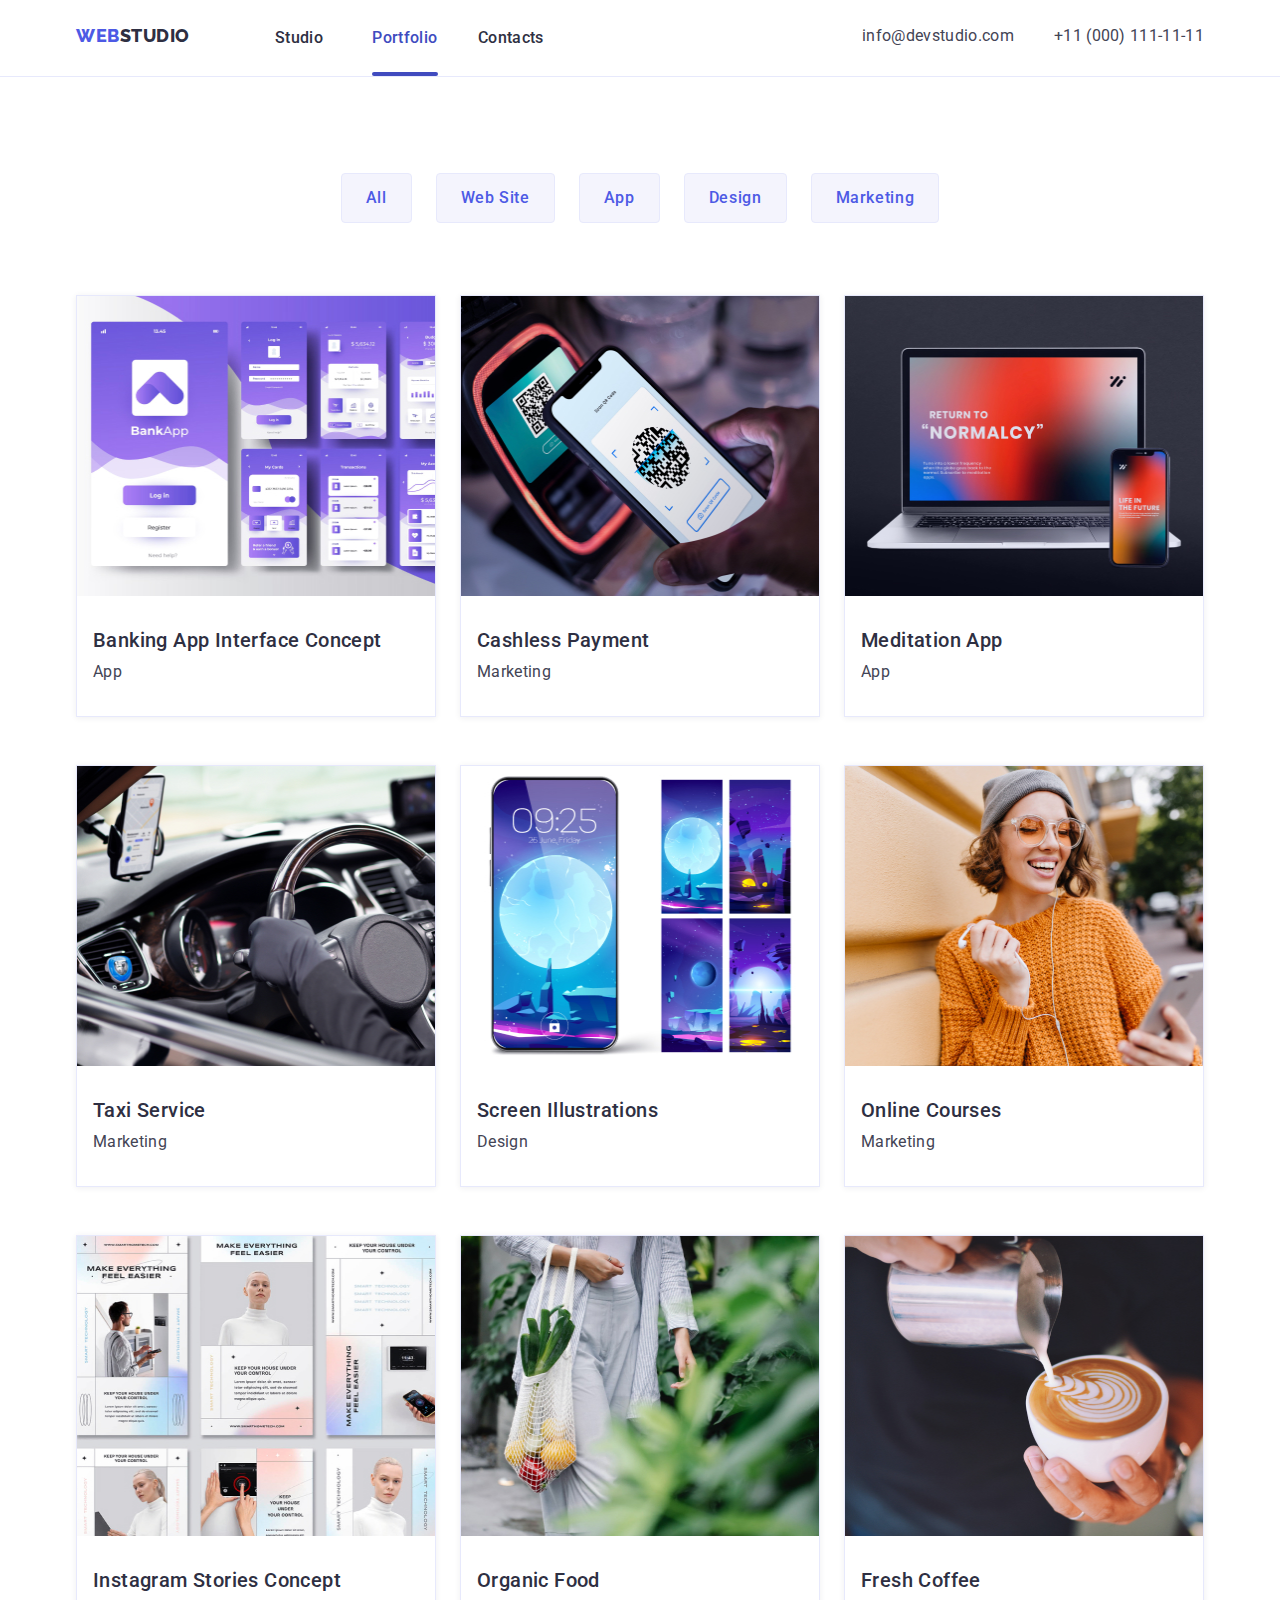
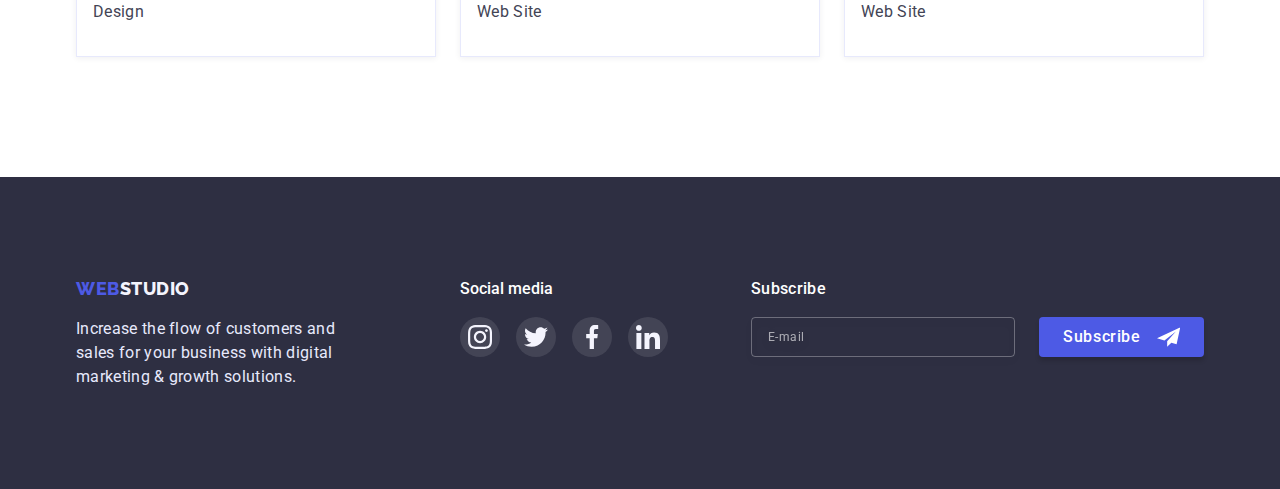
==== portfolio.html @ db5ccbca "Initial commit" ====
<!DOCTYPE html>
<html lang="en">
  <head>
    <meta charset="UTF-8" />
    <meta http-equiv="X-UA-Compatible" content="IE=edge" />
    <meta name="viewport" content="width=device-width, initial-scale=1.0" />
    <link rel="preconnect" href="https://fonts.googleapis.com" />
    <link rel="preconnect" href="https://fonts.gstatic.com" crossorigin />
    <link
      href="https://fonts.googleapis.com/css2?family=Raleway:wght@800&family=Roboto:wght@400;500;700;900&display=swap"
      rel="stylesheet"
    />
    <link
      rel="stylesheet"
      href="https://cdn.jsdelivr.net/npm/modern-normalize@1.1.0/modern-normalize.min.css"
    />
    <link rel="stylesheet" href="./css/styles.css" />
    <title>Document</title>
  </head>
  <body>
    <header class="page-header">
      <div class="container page-header-container">
        <!-- Навігація по сторінкам сайту -->
        <nav class="page-nav">
          <a class="logo-link link" href="./index.html">
            <span class="box-logo">Web</span>Studio</a
          >
          <ul class="menu-list list">
            <li class="menu-item">
              <a class="menu-link link" href="./index.html">Studio</a>
            </li>
            <li class="menu-item">
              <a class="menu-link current link" href="./portfolio.html"
                >Portfolio</a
              >
            </li>
            <li class="menu-item">
              <a class="menu-link link" href="">Contacts</a>
            </li>
          </ul>
        </nav>
        <!-- Контакти -->
        <div class="contact-content">
          <address class="contact">
            <ul class="contact-list list">
              <li class="contact-item">
                <a class="contact-gmail link" href="mailto:info@devstudio.com"
                  >info@devstudio.com</a
                >
              </li>
              <li class="contact-item">
                <a class="contact-phone-number link" href="tel:+110001111111"
                  >+11 (000) 111-11-11</a
                >
              </li>
            </ul>
          </address>
        </div>
      </div>
    </header>
    <main>
      <!-- Фільтр на сторінці -->
      <section class="filter">
        <div class="container">
          <h1 class="visually-hidden">Portfolio</h1>
          <ul class="filter-list list">
            <li class="filter-item">
              <button class="filter-btn" type="button">All</button>
            </li>

            <li class="filter-item">
              <button class="filter-btn" type="button">Web Site</button>
            </li>

            <li class="filter-item">
              <button class="filter-btn" type="button">App</button>
            </li>

            <li class="filter-item">
              <button class="filter-btn" type="button">Design</button>
            </li>

            <li class="filter-item">
              <button class="filter-btn" type="button">Marketing</button>
            </li>
          </ul>
          <!-- Приклади робіт -->
          <ul class="works-list list">
            <li class="works-item">
              <a class="works-item-link link" href="">
                <div class="works-item-img-wrapper">
                  <img
                    src="./images/banking-app-interface-concept.jpg"
                    alt="Banking App"
                    width="360px"
                    height="300"
                  />
                  <p class="overlay">
                    14 Stylish and User-Friendly App Design Concepts · Task
                    Manager App · Calorie Tracker App · Exotic Fruit Ecommerce
                    App · Cloud Storage App
                  </p>
                </div>
                <div class="card-content">
                  <h2 class="works-subtitle subtitle">
                    Banking App Interface Concept
                  </h2>
                  <p class="works-text text">App</p>
                </div></a
              >
            </li>

            <li class="works-item">
              <a class="works-item-link link" href="">
                <div class="works-item-img-wrapper">
                  <img
                    src="./images/cashless-payment.jpg"
                    alt="Cashless Payment"
                    width="360px"
                    height="300"
                  />
                  <p class="overlay">
                    14 Stylish and User-Friendly App Design Concepts · Task
                    Manager App · Calorie Tracker App · Exotic Fruit Ecommerce
                    App · Cloud Storage App
                  </p>
                </div>
                <div class="card-content">
                  <h2 class="works-subtitle subtitle">Cashless Payment</h2>
                  <p class="works-text text">Marketing</p>
                </div></a
              >
            </li>

            <li class="works-item">
              <a class="works-item-link link" href="">
                <div class="works-item-img-wrapper">
                  <img
                    src="./images/meditaion-app.jpg"
                    alt="Notebook with mobile phone"
                    width="360px"
                    height="300"
                  />
                  <p class="overlay">
                    14 Stylish and User-Friendly App Design Concepts · Task
                    Manager App · Calorie Tracker App · Exotic Fruit Ecommerce
                    App · Cloud Storage App
                  </p>
                </div>
                <div class="card-content">
                  <h2 class="works-subtitle subtitle">Meditation App</h2>
                  <p class="works-text text">App</p>
                </div></a
              >
            </li>

            <li class="works-item">
              <a class="works-item-link link" href="">
                <div class="works-item-img-wrapper">
                  <img
                    src="./images/taxi-service.jpg"
                    alt="Car with driver"
                    width="360px"
                    height="300"
                  />
                  <p class="overlay">
                    14 Stylish and User-Friendly App Design Concepts · Task
                    Manager App · Calorie Tracker App · Exotic Fruit Ecommerce
                    App · Cloud Storage App
                  </p>
                </div>
                <div class="card-content">
                  <h2 class="works-subtitle subtitle">Taxi Service</h2>
                  <p class="works-text text">Marketing</p>
                </div></a
              >
            </li>

            <li class="works-item">
              <a class="works-item-link link" href="">
                <div class="works-item-img-wrapper">
                  <img
                    src="./images/screen-illustrations.jpg"
                    alt="Screen Illustrations"
                    width="360px"
                    height="300"
                  />
                  <p class="overlay">
                    14 Stylish and User-Friendly App Design Concepts · Task
                    Manager App · Calorie Tracker App · Exotic Fruit Ecommerce
                    App · Cloud Storage App
                  </p>
                </div>
                <div class="card-content">
                  <h2 class="works-subtitle subtitle">Screen Illustrations</h2>
                  <p class="works-text text">Design</p>
                </div></a
              >
            </li>

            <li class="works-item">
              <a class="works-item-link link" href="">
                <div class="works-item-img-wrapper">
                  <img
                    src="./images/online-courses.jpg"
                    alt="Smiling girl with mobile"
                    width="360px"
                    height="300"
                  />
                  <p class="overlay">
                    14 Stylish and User-Friendly App Design Concepts · Task
                    Manager App · Calorie Tracker App · Exotic Fruit Ecommerce
                    App · Cloud Storage App
                  </p>
                </div>
                <div class="card-content">
                  <h2 class="works-subtitle subtitle">Online Courses</h2>
                  <p class="works-text text">Marketing</p>
                </div></a
              >
            </li>

            <li class="works-item">
              <a class="works-item-link link" href="">
                <div class="works-item-img-wrapper">
                  <img
                    src="./images/instagram-stories-concept.jpg"
                    alt="Several instagram stories"
                    width="360px"
                    height="300"
                  />
                  <p class="overlay">
                    14 Stylish and User-Friendly App Design Concepts · Task
                    Manager App · Calorie Tracker App · Exotic Fruit Ecommerce
                    App · Cloud Storage App
                  </p>
                </div>
                <div class="card-content">
                  <h2 class="works-subtitle subtitle">
                    Instagram Stories Concept
                  </h2>
                  <p class="works-text text">Design</p>
                </div></a
              >
            </li>

            <li class="works-item">
              <a class="works-item-link link" href="">
                <div class="works-item-img-wrapper">
                  <img
                    src="./images/organic-food.jpg"
                    alt="Human with vegatables"
                    width="360px"
                    height="300"
                  />
                  <p class="overlay">
                    14 Stylish and User-Friendly App Design Concepts · Task
                    Manager App · Calorie Tracker App · Exotic Fruit Ecommerce
                    App · Cloud Storage App
                  </p>
                </div>
                <div class="card-content">
                  <h2 class="works-subtitle subtitle">Organic Food</h2>
                  <p class="works-text text">Web Site</p>
                </div></a
              >
            </li>

            <li class="works-item">
              <a class="works-item-link link" href="">
                <div class="works-item-img-wrapper">
                  <img
                    src="./images/fresh-coffee.jpg"
                    alt="Cofee with milk"
                    width="360px"
                    height="300"
                  />
                  <p class="overlay">
                    14 Stylish and User-Friendly App Design Concepts · Task
                    Manager App · Calorie Tracker App · Exotic Fruit Ecommerce
                    App · Cloud Storage App
                  </p>
                </div>
                <div class="card-content">
                  <h2 class="works-subtitle subtitle">Fresh Coffee</h2>
                  <p class="works-text text">Web Site</p>
                </div></a
              >
            </li>
          </ul>
        </div>
      </section>
    </main>
    <footer class="footer">
      <div class="container footer-container">
        <div class="footer-content">
          <a class="footer-logo link" href="./index.html"
            ><span class="box-logo">Web</span>Studio</a
          >
          <p class="footer-text">
            Increase the flow of customers and sales for your business with
            digital marketing & growth solutions.
          </p>
        </div>

        <div class="footer-social-media">
          <p class="social-media-text">Social media</p>
          <ul class="social-media-list list">
            <li class="social-media-item">
              <a class="social-media-link" href="">
                <svg class="social-media-icon" width="24px" height="24px">
                  <use href="./images/icons.svg#instagram"></use>
                </svg>
              </a>
            </li>
            <li class="social-media-item">
              <a class="social-media-link" href="">
                <svg class="social-media-icon" width="24px" height="24px">
                  <use href="./images/icons.svg#twitter"></use>
                </svg>
              </a>
            </li>
            <li class="social-media-item">
              <a class="social-media-link" href="">
                <svg class="social-media-icon" width="24px" height="24px">
                  <use href="./images/icons.svg#facebook"></use>
                </svg>
              </a>
            </li>
            <li class="social-media-item">
              <a class="social-media-link" href="">
                <svg class="social-media-icon" width="24px" height="24px">
                  <use href="./images/icons.svg#linkedin"></use>
                </svg>
              </a>
            </li>
          </ul>
        </div>

        <form class="subscribe-form">
          <p class="subscribe-form-desc">Subscribe</p>
          <div class="subscribe-email-wrapper">
            <input
              name="email"
              class="subscribe-form-email"
              type="email"
              placeholder="E-mail"
            />
            <button class="subscribe-form-btn modal-btn" type="submit">
              Subscribe
              <svg class="subscribe-icon" width="24px" height="24px">
                <use href="./images/icons.svg#subscribe-plane"></use>
              </svg>
            </button>
          </div>
        </form>
      </div>
    </footer>
  </body>
</html>
---- css/styles.css ----
:root {
  --primary-font: "Roboto", sans-serif;
  --secondary-font: "Raleway", sans-serif;
  --title-color-theme-light: #2e2f42;
  --text-color-theme-light: #434455;
  --title-color-theme-dark: #ffffff;
  --text-color-theme-dark: #e7e9fc;
  --accent-color: #404bbf;
  --text-button-color-dark: #4d5ae5;
  --background-button-color-light: #f4f4fd;
  --logo-color-theme-dark: #f4f4fd;
  --background-color-dark: #2e2f42;
  --background-color-white: #ffffff;
  --transition-dur-and-func: 250ms cubic-bezier(0.4, 0, 0.2, 1);
}

h1,
h2,
h3,
h4,
p {
  margin: 0;
}

ul,
ol {
  margin: 0;
  padding-left: 0;
}

img {
  display: block;
  max-width: 100%;
}

.list {
  list-style: none;
}

.link {
  text-decoration: none;
}

body {
  font-family: var(--primary-font);
  font-style: normal;
  color: var(--text-color-theme-light);
}

button {
  font-family: inherit;
  cursor: pointer;
  border: 0;
}

.visually-hidden {
  position: absolute;
  white-space: nowrap;
  width: 1px;
  height: 1px;
  overflow: hidden;
  border: 0;
  padding: 0;
  clip: rect(0 0 0 0);
  clip-path: inset(50%);
  margin: -1px;
}

.container {
  width: 1158px;
  padding-left: 15px;
  padding-right: 15px;
  margin-left: auto;
  margin-right: auto;
}

/* =========================HEADER==================================== */
.page-header {
  padding-top: 24px;
  /* padding-bottom: 24px; */
  border-bottom-width: 1px;
  border-bottom-style: solid;
  border-bottom-color: #e7e9fc;
}

.page-header-container {
  display: flex;
}

.page-nav {
  display: flex;
}

.logo-link {
  font-family: var(--secondary-font);
  font-weight: 800;
  font-size: 18px;
  line-height: 1.33;
  letter-spacing: 0.03em;
  text-transform: uppercase;
  color: var(--title-color-theme-light);
  margin-right: 76px;
  margin-bottom: 28px;
}

.box-logo {
  font-family: var(--secondary-font);
  font-weight: 800;
  font-size: 18px;
  line-height: 1.33;
  letter-spacing: 0.03em;
  text-transform: uppercase;
  color: var(--text-button-color-dark);
}

.menu-list {
  display: flex;
  justify-content: center;
  align-items: center;
}

.menu-item {
  width: 66px;
  height: 52px;
}

.menu-item:not(:last-child) {
  margin-right: 40px;
}

.menu-link {
  position: relative;
  width: 100%;
  height: 100%;
  display: flex;
  flex-direction: column;
  justify-content: center;
  align-items: center;
  gap: 24px;
  font-weight: 500;
  font-size: 16px;
  line-height: 1.5;
  letter-spacing: 0.02em;
  color: var(--title-color-theme-light);
  padding-bottom: 24px;

  transition: color var(--transition-dur-and-func);
}

.menu-link:hover,
.menu-link:focus,
.menu-link.current {
  color: var(--accent-color);
}

.menu-link.current::after {
  position: absolute;
  bottom: 0;
  display: inline-block;
  color: var(--accent-color);
  content: "";
  width: 66px;
  height: 4px;
  background: #404bbf;
  border-radius: 2px;
}

.contact {
  font-style: normal;
}

.contact-list {
  display: flex;
  justify-content: center;
  margin-bottom: 28px;
}

.contact-item:not(:last-child) {
  margin-right: 40px;
}

.contact-content {
  margin-left: auto;
}

.contact-gmail,
.contact-phone-number {
  font-size: 16px;
  line-height: 1.5;
  letter-spacing: 0.02em;
  color: var(--text-color-theme-light);

  transition: color var(--transition-dur-and-func);
}

.contact-gmail:hover,
.contact-gmail:focus,
.contact-phone-number:hover,
.contact-phone-number:focus {
  color: var(--accent-color);
}

/* =========================/HEADER==================================== */

/* =========================HERO==================================== */

.hero {
  max-width: 1440px;
  background-color: #2e2f42b2;
  margin-right: auto;
  margin-left: auto;
  padding-top: 188px;
  padding-bottom: 188px;
  text-align: center;

  background-image: linear-gradient(
      rgba(46, 47, 66, 0.7),
      rgba(46, 47, 66, 0.7)
    ),
    url(../images/hero-image.jpg);
  background-size: cover;
}

.hero-title {
  font-size: 56px;
  line-height: 1.07;
  letter-spacing: 0.02em;
  color: var(--title-color-theme-dark);
  margin-bottom: 48px;
  width: 496px;
  margin-left: auto;
  margin-right: auto;
}

.modal-btn {
  text-align: center;
  font-weight: 500;
  font-size: 16px;
  line-height: 1.5;
  letter-spacing: 0.04em;
  color: var(--title-color-theme-dark);
  background-color: var(--text-button-color-dark);

  padding: 16px 32px;
  box-shadow: 0px 4px 4px rgba(0, 0, 0, 0.15);
  border-radius: 4px;

  transition: color var(--transition-dur-and-func),
    background-color var(--transition-dur-and-func);
}

.modal-btn:hover,
.modal-btn:focus {
  color: var(--title-color-theme-dark);
  background-color: var(--accent-color);
}
/* =========================/HERO==================================== */

/* =========================MAIN==================================== */

/* =========================GENERAL==================================== */
.subtitle {
  font-weight: 500;
  font-size: 20px;
  line-height: 1.2;
  letter-spacing: 0.02em;
  color: var(--title-color-theme-light);
}

.text {
  font-size: 16px;
  line-height: 1.5;
  letter-spacing: 0.02em;
  color: var(--text-color-theme-light);
}

.headline {
  font-weight: 700;
  font-size: 36px;
  line-height: 1.11;
  text-align: center;
  letter-spacing: 0.02em;
  text-transform: capitalize;
  color: var(--title-color-theme-light);
}

/* =========================/GENERAL==================================== */

/* =========================/MAIN==================================== */

/* =========================FEATURES================================== */
.features {
  padding-top: 120px;
  padding-bottom: 120px;
}

.features-list {
  display: flex;
  justify-content: space-between;
}

.features-icon-wrapper {
  display: flex;
  justify-content: center;
  align-items: center;
  width: 264px;
  height: 112px;
  border-radius: 4px;
  background-color: var(--background-button-color-light);
  margin-bottom: 8px;
  /* padding: 24px 100px; */
}

.features-subtitle {
  margin-bottom: 8px;
}

.features-item {
  max-width: 264px;
}

.features-item:not(:last-child) {
  margin-right: 24px;
}
/* =========================/FEATURES================================== */

/* =========================DOING==================================== */

.doing {
  padding-bottom: 120px;
}

.doing-headline {
  margin-bottom: 72px;
}

.doing-list {
  display: flex;
  justify-content: space-between;
}

.doing-item:not(:last-child) {
  background: var(--background-color-white);
  margin-right: 24px;
}

/* =========================/DOING==================================== */

/* =========================OUR_TEAM==================================== */
.team {
  background: var(--background-button-color-light);
  padding-top: 120px;
  padding-bottom: 120px;
}

.team-headline {
  margin-bottom: 72px;
}

.team-list {
  display: flex;
  flex-wrap: wrap;
}

.team-item {
  flex-basis: calc((100% - 72px) / 4);
  background-color: var(--background-color-white);
}

.team-item:not(:last-child) {
  margin-right: 24px;
}

.team-subtitle {
  margin-bottom: 8px;
}

.team-content {
  max-width: 264px;
  text-align: center;
  padding: 32px 16px;
  box-shadow: 0px 1px 6px rgba(46, 47, 66, 0.08),
    0px 1px 1px rgba(46, 47, 66, 0.16), 0px 2px 1px rgba(46, 47, 66, 0.08);
  border-radius: 0px 0px 4px 4px;
}

.team-text {
  margin-bottom: 8px;
}

.social-list {
  display: flex;
  justify-content: center;
  gap: 24px;
}

.social-link {
  display: flex;
  justify-content: center;
  align-items: center;
  width: 40px;
  height: 40px;
  border-radius: 50%;
  background-color: var(--text-button-color-dark);

  transition: background-color var(--transition-dur-and-func);
}

.social-link:hover,
.social-link:focus {
  background-color: var(--accent-color);
}
/* =========================/OUR_TEAM==================================== */

/* =========================CUSTOMERS==================================== */

.customers {
  padding: 130px 156px;
}

.customers-headline {
  margin-bottom: 72px;
}

.customers-list {
  display: flex;
  gap: 24px;
}

.customers-item {
  width: 168px;
  height: 88px;
}

.customers-link-icon {
  display: flex;
  justify-content: center;
  align-items: center;
  width: 100%;
  height: 100%;
  border: 1px solid rgba(142, 143, 153, 0.6);
  border-radius: 4px;
  color: #8e8f99;

  transition: color var(--transition-dur-and-func),
    background-color var(--transition-dur-and-func);
}

.customers-link-icon:hover,
.customers-link-icon:focus {
  border-color: var(--accent-color);
  color: var(--accent-color);
}

.customers-icon {
  fill: currentColor;
}

/* =========================/CUSTOMERS==================================== */

/* =========================/PORTFOLIO==================================== */
.filter {
  padding-top: 96px;
  padding-bottom: 120px;
}

.filter-list {
  margin-bottom: 72px;
  display: flex;
  justify-content: center;
}

.filter-item:not(:last-child) {
  margin-right: 24px;
}

.filter-btn {
  font-weight: 500;
  font-size: 16px;
  line-height: 1.5;
  letter-spacing: 0.04em;
  color: var(--text-button-color-dark);
  background-color: var(--background-button-color-light);
  padding: 12px 24px;
  border: 1px solid #e7e9fc;
  border-radius: 4px;

  transition: color var(--transition-dur-and-func),
    background-color var(--transition-dur-and-func),
    box-shadow var(--transition-dur-and-func);
}

.filter-btn:hover,
.filter-btn:focus {
  color: var(--title-color-theme-dark);
  background-color: var(--accent-color);
  box-shadow: 0px 3px 1px rgba(0, 0, 0, 0.1), 0px 2px 1px rgba(0, 0, 0, 0.08),
    0px 2px 2px rgba(0, 0, 0, 0.12);
}

.works-list {
  display: flex;
  flex-wrap: wrap;
  margin-left: -24px;
  margin-top: -48px;
}

.works-item {
  margin-left: 24px;
  margin-top: 48px;
  border-left-width: 1px;
  border-left-style: solid;
  border-left-color: #e7e9fc;
  border-right-width: 1px;
  border-right-style: solid;
  border-right-color: #e7e9fc;
  border-bottom-width: 1px;
  border-bottom-style: solid;
  border-bottom-color: #e7e9fc;
  flex-basis: calc(100% / 3 - 24px);

  background-color: var(--background-color-white);
  border: 1px solid #e7e9fc;
  box-shadow: 0px 1px 6px rgba(46, 47, 66, 0.08);
}

.works-item-link {
  display: block;

  transition: background-color var(--transition-dur-and-func),
    box-shadow var(--transition-dur-and-func);
}

.works-item-link:hover,
.works-item-link:focus {
  background-color: var(--background-color-white);
  box-shadow: 0px 1px 6px rgba(46, 47, 66, 0.08),
    0px 1px 1px rgba(46, 47, 66, 0.16), 0px 2px 1px rgba(46, 47, 66, 0.08);
}

.works-item-img-wrapper {
  position: relative;
  overflow: hidden;
}

.overlay {
  position: absolute;
  width: 100%;
  height: 100%;
  top: 0;
  left: 0;
  overflow: auto;
  transform: translateY(100%);
  transition: transform var(--transition-dur-and-func);

  font-weight: 400;
  font-size: 16px;
  line-height: 1.5;
  padding: 40px 32px;
  background-color: #4d5ae5;
  color: #f4f4fd;
}

.works-item-link:hover .overlay,
.works-item-link:focus .overlay {
  transform: translateY(0);
}

.works-subtitle {
  margin-bottom: 8px;
}

.card-content {
  padding: 32px 16px 32px 16px;
}

/* =========================/PORTFOLIO==================================== */

/* =========================FOOTER==================================== */

.footer {
  background: var(--background-color-dark);
  padding-top: 100px;
  padding-bottom: 100px;
}

.footer-container {
  display: flex;
}

.footer-content {
  margin-right: 120px;
}

.footer-logo {
  display: inline-block;
  font-family: var(--secondary-font);
  font-weight: 800;
  font-size: 18px;
  line-height: 1.17;
  letter-spacing: 0.03em;
  text-transform: uppercase;
  color: var(--logo-color-theme-dark);
  margin-bottom: 16px;
}

.footer-text {
  font-size: 16px;
  line-height: 1.5;
  letter-spacing: 0.02em;
  color: var(--text-color-theme-dark);
  width: 264px;
}

.footer-social-media {
  max-width: 208px;
  margin-left: 0;
}

.social-media-list {
  display: flex;
  justify-content: center;
  gap: 16px;
}

.social-media-text {
  font-weight: 500;
  font-size: 16px;
  line-height: 1.5;
  color: var(--background-color-white);

  margin-bottom: 16px;
}

.social-media-link {
  display: flex;
  justify-content: center;
  align-items: center;
  width: 40px;
  height: 40px;
  border-radius: 50%;
  background-color: rgba(255, 255, 255, 0.1);
  transition: background-color var(--transition-dur-and-func);
}

.social-media-link:hover,
.social-media-link:focus {
  background-color: #31d0aa;
}

/* =========================FOOTER-FORM-SUBSCRIBE==================================== */

.subscribe-form {
  margin-left: auto;
}

.subscribe-email-wrapper {
  display: flex;
  gap: 24px;
}

.subscribe-form-desc {
  display: block;
  font-weight: 500;
  font-size: 16px;
  line-height: 1.5;
  letter-spacing: 0.02em;
  color: #ffffff;
  margin-bottom: 16px;
}

.subscribe-form-email {
  border: 1px solid rgba(255, 255, 255, 0.3);
  filter: drop-shadow(0px 4px 4px rgba(0, 0, 0, 0.15));
  border-radius: 4px;
  background-color: transparent;
  width: 264px;
  height: 40px;
  padding: 8px 16px;
  outline: none;
  color: #ffffff;

  font-size: 12px;
  line-height: 2;
  letter-spacing: 0.04em;
  transition: border var(--transition-dur-and-func);
}

.subscribe-form-email:focus {
  border: 1px solid #4d5ae5;
}

.subscribe-form-email::placeholder {
  font-size: 12px;
  line-height: 2;
  letter-spacing: 0.04em;
  color: rgba(255, 255, 255, 0.6);
}

input:focus::placeholder {
  color: transparent;
}

.subscribe-form-btn {
  display: flex;
  justify-content: center;
  align-items: center;
  gap: 16px;
  width: 165px;
  height: 40px;
  padding: 8px 24px;
}

.subscribe-icon {
  display: inline-block;
  background-size: contain;
}

/* =========================/FOOTER-FORM-SUBSCRIBE==================================== */

/* =========================/FOOTER==================================== */

/* =========================MODAL-WINDOW==================================== */

.backdrop {
  position: fixed;
  top: 0;
  left: 0;
  z-index: 100;
  width: 100%;
  height: 100%;
  background-color: rgba(46, 47, 66, 0.4);

  /* transform: scale(1); */
  transition: opacity var(--transition-dur-and-func),
    visibility var(--transition-dur-and-func);
  /* transform var(--transition-dur-and-func); */
}

.backdrop.is-hidden {
  opacity: 0;
  visibility: hidden;
  pointer-events: none;
  /* transform: scale(0.5); */
}

.modal {
  position: absolute;
  width: 408px;
  background-color: #fcfcfc;
  top: 50%;
  left: 50%;

  opacity: 1;
  transform: translate(-50%, -50%) scale(1);
  transition: transform var(--transition-dur-and-func),
    opacity var(--transition-dur-and-func);
  padding: 72px 24px 24px 24px;
}

.backdrop.is-hidden .modal {
  transform: translate(-50%, -50%) scale(0.5);
  opacity: 0;
}

.modal-close-btn {
  position: absolute;
  top: 24px;
  right: 24px;
  width: 24px;
  height: 24px;
  background-color: #e7e9fc;
  border: 1px solid rgba(0, 0, 0, 0.1);
  border-radius: 50%;
  padding: 0;

  display: flex;
  justify-content: center;
  align-items: center;

  transition: fill var(--transition-dur-and-func),
    background-color var(--transition-dur-and-func);
}

.modal-close-btn:hover,
.modal-close-btn:focus {
  background-color: var(--accent-color);
}

.close-icon {
  transition: fill var(--transition-dur-and-func);
}

.modal-close-btn:hover .close-icon,
.modal-close-btn:focus .close-icon {
  fill: var(--background-color-white);
}
/* =========================/MODAL-WINDOW==================================== */

/* =========================MODAL-FORM==================================== */
.modal-form-contact {
  display: flex;
  flex-direction: column;
}

.modal-form-field {
  margin-bottom: 8px;
}

.modal-form-text {
  font-weight: 500;
  font-size: 16px;
  line-height: 1.5;
  text-align: center;
  letter-spacing: 0.02em;
  color: #2e2f42;
  margin-bottom: 16px;
}

.modal-form-input-desc {
  display: block;
  font-size: 12px;
  line-height: 1.33;
  letter-spacing: 0.04em;
  color: #8e8f99;
  margin-bottom: 4px;
}

.modal-form-input {
  width: 100%;
  height: 40px;
  border: 1px solid rgba(33, 33, 33, 0.2);
  border-radius: 4px;
  padding: 8px 38px;

  font-size: 12px;
  line-height: 1.33;
  letter-spacing: 0.04em;

  transition: fill var(--transition-dur-and-func);
}

.modal-form-input:focus {
  outline: none;
  border-color: #4d5ae5;
}

.modal-form-input:focus + .modal-form-contact-icon {
  fill: #4d5ae5;
}

.modal-form-input-wrapper {
  display: block;
  position: relative;
}

.modal-form-contact-icon {
  position: absolute;
  top: 50%;
  left: 16px;
  transform: translateY(-50%);
}

textarea {
  resize: none;
}

.modal-form-textarea {
  width: 100%;
  height: 120px;
  border: 1px solid rgba(33, 33, 33, 0.2);
  padding: 8px 16px;
  font-size: 12px;
  line-height: 1.33;
  letter-spacing: 0.04em;

  transition: border-color var(--transition-dur-and-func);
}

.modal-form-textarea:focus {
  outline: none;
  border-color: #4d5ae5;
}

.modal-form-textarea::placeholder {
  font-size: 12px;
  line-height: 1.33;
  letter-spacing: 0.04em;
  color: rgba(117, 117, 117, 0.5);
}

.modal-form-check-desc {
  display: flex;
  align-items: center;
  font-size: 12px;
  line-height: 1.33;
  letter-spacing: 0.04em;
  color: #757575;
  margin-top: 8px;
  margin-bottom: 24px;
}

.modal-form-check-desc::before {
  content: "";
  display: block;
  width: 16px;
  height: 16px;
  border: 1.25px solid #2e2f42;
  border-radius: 2px;
  cursor: pointer;
  margin-right: 8px;
}

.modal-form-check:checked + .modal-form-check-desc::before {
  background-color: #404bbf;
  background-image: url(../images/check-mark-modal.svg);
  background-size: contain;
  border: 1.25px solid #404bbf;
  background-origin: border-box;
}

.modal-form-contact .modal-form-contact-btn {
  align-self: center;
  width: 169px;
  height: 56px;
}

/* =========================/MODAL-FORM==================================== */
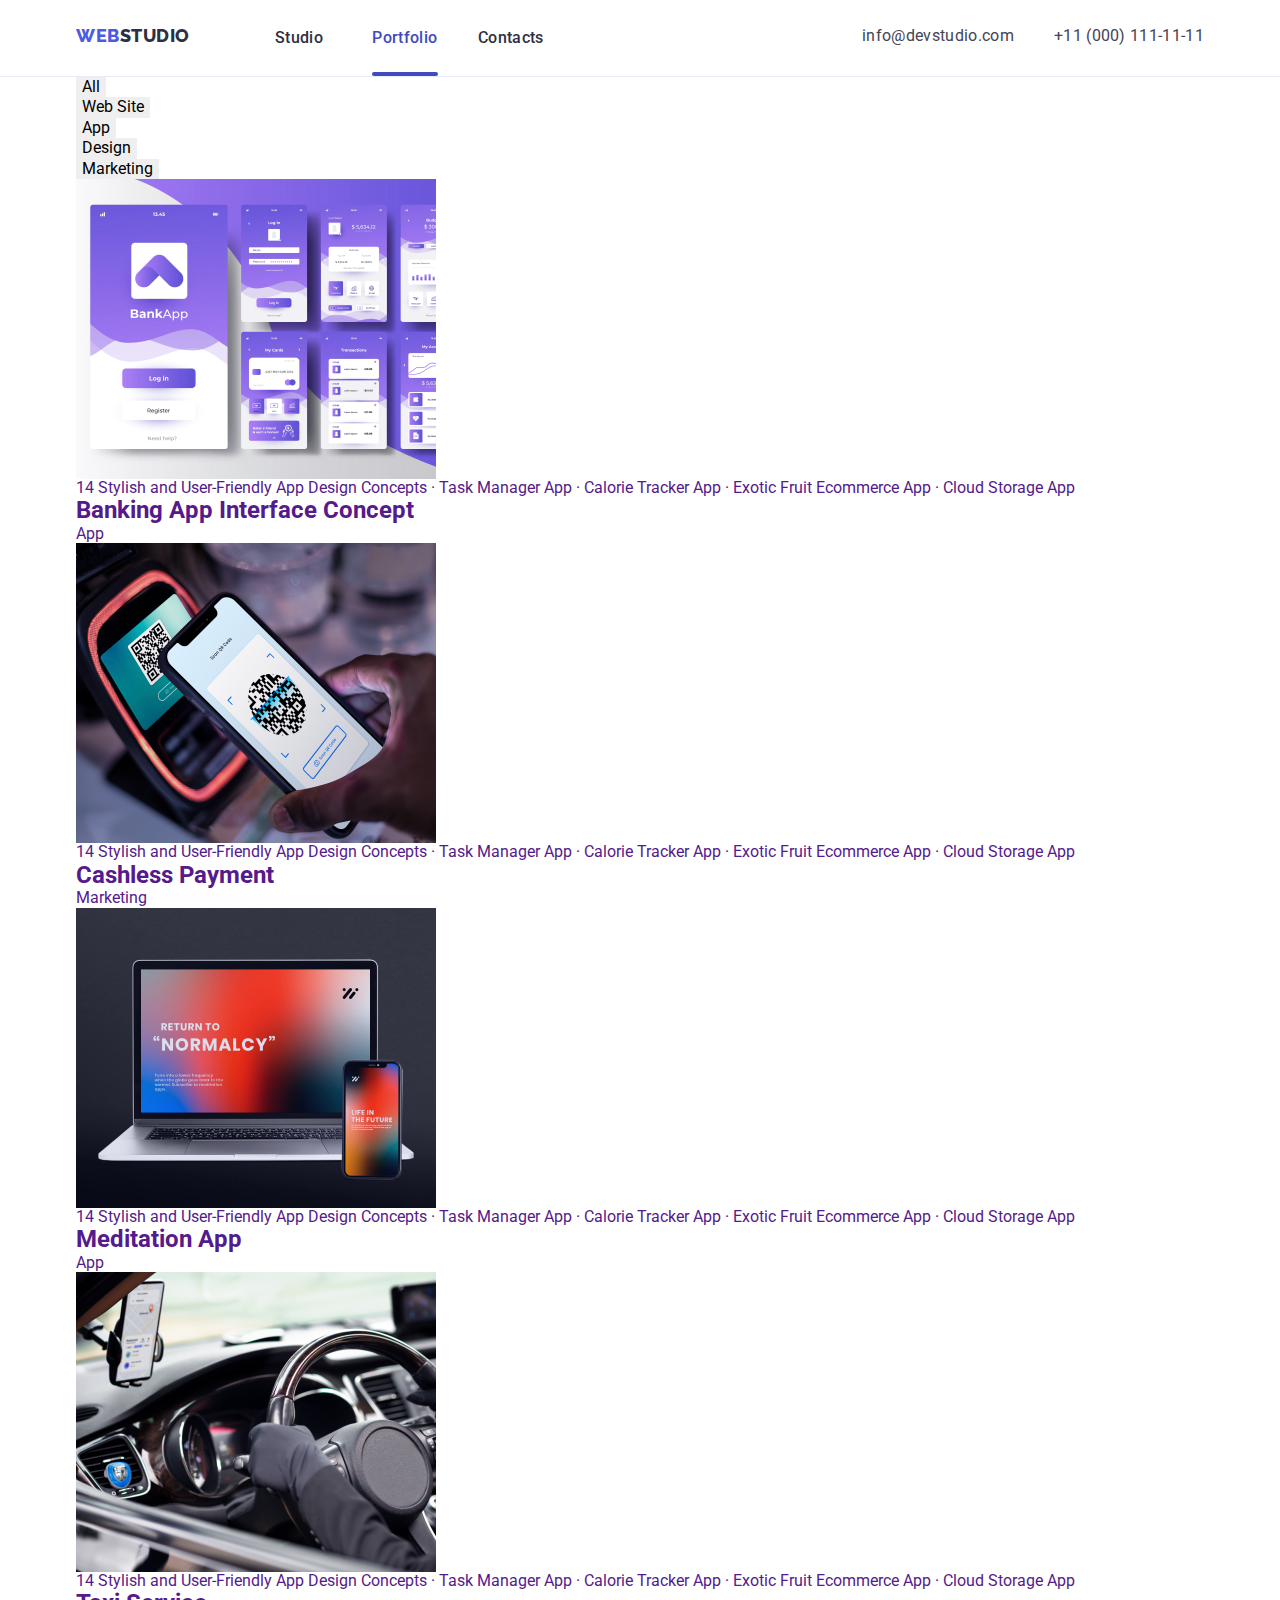
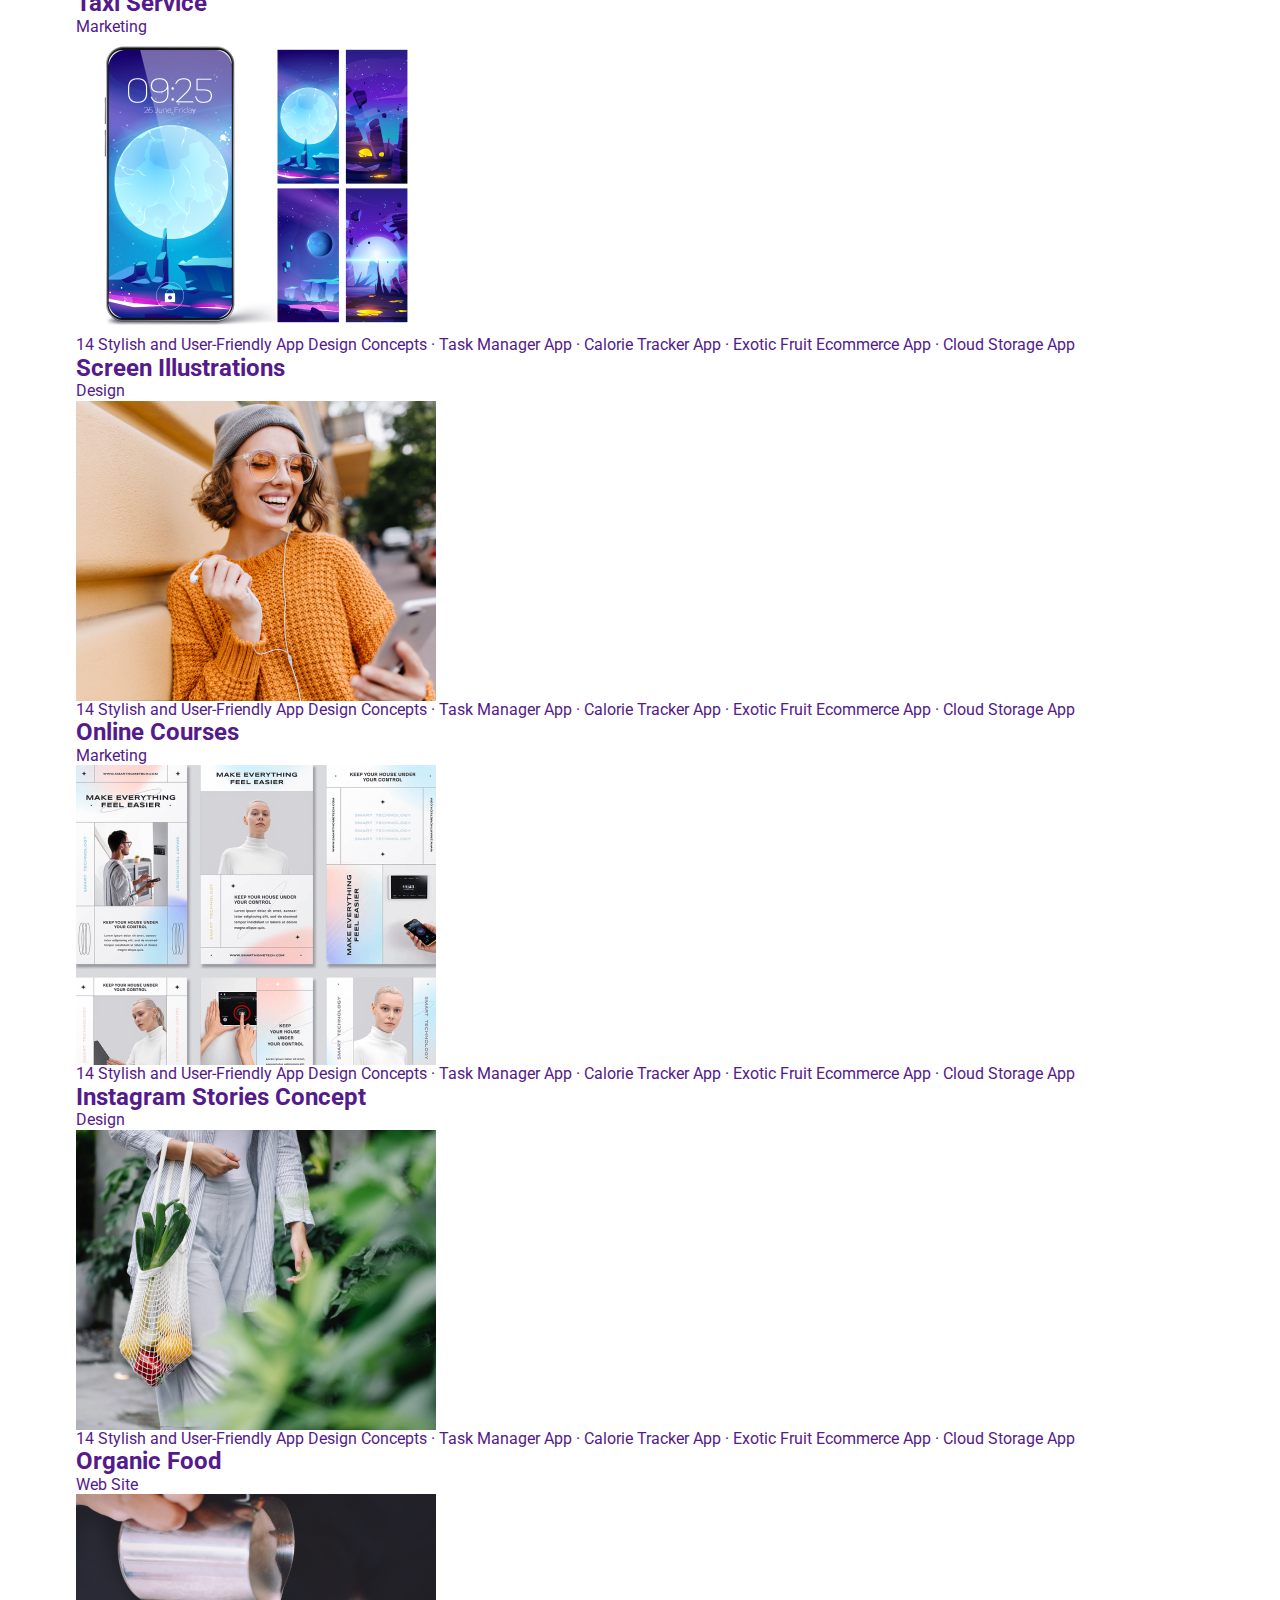
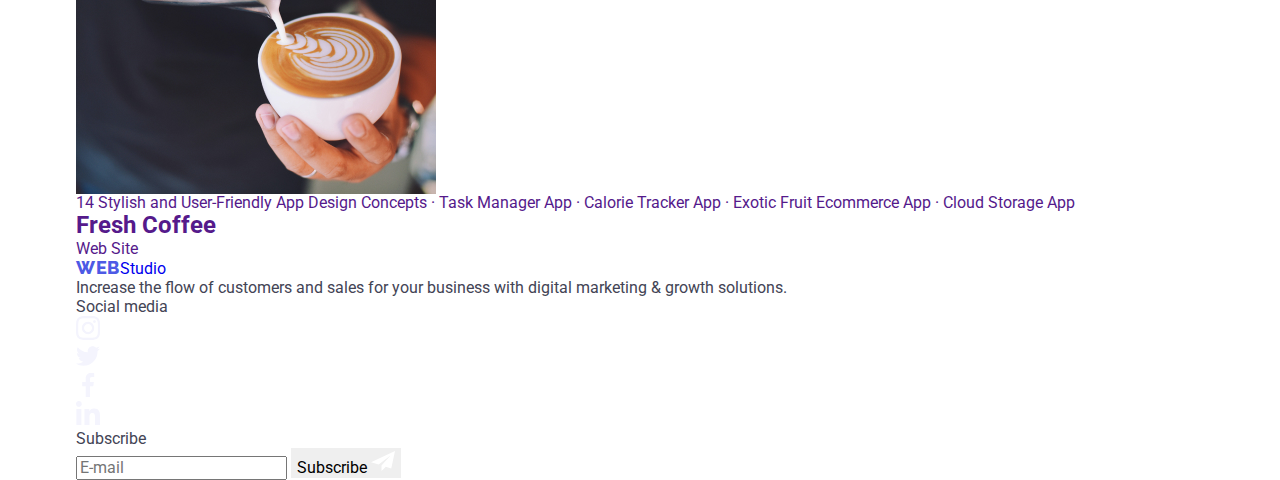
==== commit ba9cc900: "початок адаптивки - хедер" ====
--- a/portfolio.html
+++ b/portfolio.html
@@ -136,7 +136,7 @@
               <a class="works-item-link link" href="">
                 <div class="works-item-img-wrapper">
                   <img
-                    src="./images/meditaion-app.jpg"
+                    src="./images/meditation-app.jpg"
                     alt="Notebook with mobile phone"
                     width="360px"
                     height="300"
--- a/css/styles.css
+++ b/css/styles.css
@@ -1,3 +1,5 @@
+/* =========================BASE==================================== */
+
 :root {
   --primary-font: "Roboto", sans-serif;
   --secondary-font: "Raleway", sans-serif;
@@ -65,19 +67,239 @@
   clip-path: inset(50%);
   margin: -1px;
 }
-
+/* =========================/BASE==================================== */
+
+/* =========================GENERAL==================================== */
 .container {
-  width: 1158px;
   padding-left: 15px;
   padding-right: 15px;
-  margin-left: auto;
-  margin-right: auto;
-}
+}
+
+@media screen and (min-width: 480px) {
+  .container {
+    width: 426px;
+    margin-left: auto;
+    margin-right: auto;
+  }
+}
+
+@media screen and (min-width: 768px) {
+  .container {
+    width: 766px;
+  }
+}
+
+@media screen and (min-width: 1200px) {
+  .container {
+    width: 1158px;
+  }
+}
+
+/* .subtitle {
+  font-weight: 500;
+  font-size: 20px;
+  line-height: 1.2;
+  letter-spacing: 0.02em;
+  color: var(--title-color-theme-light);
+}
+
+.text {
+  font-size: 16px;
+  line-height: 1.5;
+  letter-spacing: 0.02em;
+  color: var(--text-color-theme-light);
+}
+
+.headline {
+  font-weight: 700;
+  font-size: 36px;
+  line-height: 1.11;
+  text-align: center;
+  letter-spacing: 0.02em;
+  text-transform: capitalize;
+  color: var(--title-color-theme-light);
+} */
+
+/* =========================/GENERAL==================================== */
 
 /* =========================HEADER==================================== */
+
+@media screen and (max-width: 767px) {
+  .menu-list {
+    display: none;
+  }
+
+  .contact-content {
+    display: none;
+  }
+}
+
+.page-header-container {
+  display: flex;
+  align-items: center;
+  justify-content: space-between;
+}
+
 .page-header {
   padding-top: 24px;
-  /* padding-bottom: 24px; */
+  padding-bottom: 24px;
+  border-bottom-width: 1px;
+  border-bottom-style: solid;
+  border-bottom-color: #e7e9fc;
+}
+
+.mobile-menu-open {
+  background-color: black;
+  border: none;
+  padding: 0;
+  line-height: 0;
+}
+
+.logo-link {
+  font-family: var(--secondary-font);
+  font-weight: 800;
+  font-size: 18px;
+  line-height: 1.16;
+  letter-spacing: 0.03em;
+  text-transform: uppercase;
+  color: var(--title-color-theme-light);
+  margin-right: 76px;
+  margin-bottom: 24px;
+}
+
+.box-logo {
+  font-family: var(--secondary-font);
+  font-weight: 800;
+  font-size: 18px;
+  line-height: 1.16;
+  letter-spacing: 0.03em;
+  text-transform: uppercase;
+  color: var(--text-button-color-dark);
+}
+
+@media screen and (min-width: 768px) {
+  .page-header {
+    padding-bottom: 0;
+  }
+
+  .logo-link {
+    line-height: 1.33;
+  }
+
+  .page-header-container {
+    display: flex;
+  }
+
+  .page-nav {
+    display: flex;
+    align-items: center;
+  }
+
+  .menu-list {
+    display: flex;
+  }
+
+  .menu-item {
+    width: 66px;
+    height: 52px;
+  }
+
+  .menu-item:not(:last-child) {
+    margin-right: 40px;
+  }
+
+  .menu-link {
+    position: relative;
+    width: 100%;
+    height: 100%;
+    display: flex;
+    flex-direction: column;
+    justify-content: center;
+    align-items: center;
+    gap: 24px;
+    font-weight: 500;
+    font-size: 16px;
+    line-height: 1.5;
+    letter-spacing: 0.02em;
+    color: var(--title-color-theme-light);
+    padding-bottom: 22px;
+
+    transition: color var(--transition-dur-and-func);
+  }
+
+  .menu-link:hover,
+  .menu-link:focus,
+  .menu-link.current {
+    color: var(--accent-color);
+  }
+
+  .menu-link.current::after {
+    position: absolute;
+    bottom: 0;
+    display: inline-block;
+    color: var(--accent-color);
+    content: "";
+    width: 66px;
+    height: 4px;
+    background: #404bbf;
+    border-radius: 2px;
+  }
+
+  .contact {
+    font-style: normal;
+  }
+
+  .contact-item:not(:last-child) {
+    margin-right: 40px;
+  }
+
+  .contact-content {
+    margin-left: auto;
+  }
+
+  .contact-gmail,
+  .contact-phone-number {
+    font-size: 12px;
+    line-height: 1.33;
+    letter-spacing: 0.04em;
+    color: var(--text-color-theme-light);
+
+    transition: color var(--transition-dur-and-func);
+  }
+
+  .contact-gmail:hover,
+  .contact-gmail:focus,
+  .contact-phone-number:hover,
+  .contact-phone-number:focus {
+    color: var(--accent-color);
+  }
+}
+
+@media screen and (min-width: 1200px) {
+  .logo-link {
+    margin-bottom: 28px;
+  }
+
+  .menu-link {
+    padding-bottom: 24px;
+  }
+
+  .contact-list {
+    display: flex;
+    justify-content: center;
+    margin-bottom: 28px;
+  }
+
+  .contact-gmail,
+  .contact-phone-number {
+    font-size: 16px;
+    line-height: 1.5;
+    letter-spacing: 0.02em;
+  }
+}
+
+/* .page-header {
+  padding-top: 24px;
   border-bottom-width: 1px;
   border-bottom-style: solid;
   border-bottom-color: #e7e9fc;
@@ -198,13 +420,13 @@
 .contact-phone-number:hover,
 .contact-phone-number:focus {
   color: var(--accent-color);
-}
+} */
 
 /* =========================/HEADER==================================== */
 
 /* =========================HERO==================================== */
 
-.hero {
+/* .hero {
   max-width: 1440px;
   background-color: #2e2f42b2;
   margin-right: auto;
@@ -253,43 +475,11 @@
 .modal-btn:focus {
   color: var(--title-color-theme-dark);
   background-color: var(--accent-color);
-}
+} */
 /* =========================/HERO==================================== */
 
-/* =========================MAIN==================================== */
-
-/* =========================GENERAL==================================== */
-.subtitle {
-  font-weight: 500;
-  font-size: 20px;
-  line-height: 1.2;
-  letter-spacing: 0.02em;
-  color: var(--title-color-theme-light);
-}
-
-.text {
-  font-size: 16px;
-  line-height: 1.5;
-  letter-spacing: 0.02em;
-  color: var(--text-color-theme-light);
-}
-
-.headline {
-  font-weight: 700;
-  font-size: 36px;
-  line-height: 1.11;
-  text-align: center;
-  letter-spacing: 0.02em;
-  text-transform: capitalize;
-  color: var(--title-color-theme-light);
-}
-
-/* =========================/GENERAL==================================== */
-
-/* =========================/MAIN==================================== */
-
 /* =========================FEATURES================================== */
-.features {
+/* .features {
   padding-top: 120px;
   padding-bottom: 120px;
 }
@@ -308,7 +498,6 @@
   border-radius: 4px;
   background-color: var(--background-button-color-light);
   margin-bottom: 8px;
-  /* padding: 24px 100px; */
 }
 
 .features-subtitle {
@@ -321,12 +510,12 @@
 
 .features-item:not(:last-child) {
   margin-right: 24px;
-}
+} */
 /* =========================/FEATURES================================== */
 
 /* =========================DOING==================================== */
 
-.doing {
+/* .doing {
   padding-bottom: 120px;
 }
 
@@ -342,12 +531,12 @@
 .doing-item:not(:last-child) {
   background: var(--background-color-white);
   margin-right: 24px;
-}
+} */
 
 /* =========================/DOING==================================== */
 
 /* =========================OUR_TEAM==================================== */
-.team {
+/* .team {
   background: var(--background-button-color-light);
   padding-top: 120px;
   padding-bottom: 120px;
@@ -409,12 +598,12 @@
 .social-link:hover,
 .social-link:focus {
   background-color: var(--accent-color);
-}
+} */
 /* =========================/OUR_TEAM==================================== */
 
 /* =========================CUSTOMERS==================================== */
 
-.customers {
+/* .customers {
   padding: 130px 156px;
 }
 
@@ -454,12 +643,12 @@
 
 .customers-icon {
   fill: currentColor;
-}
+} */
 
 /* =========================/CUSTOMERS==================================== */
 
 /* =========================/PORTFOLIO==================================== */
-.filter {
+/* .filter {
   padding-top: 96px;
   padding-bottom: 120px;
 }
@@ -572,13 +761,13 @@
 
 .card-content {
   padding: 32px 16px 32px 16px;
-}
+} */
 
 /* =========================/PORTFOLIO==================================== */
 
 /* =========================FOOTER==================================== */
 
-.footer {
+/* .footer {
   background: var(--background-color-dark);
   padding-top: 100px;
   padding-bottom: 100px;
@@ -646,11 +835,11 @@
 .social-media-link:hover,
 .social-media-link:focus {
   background-color: #31d0aa;
-}
+} */
 
 /* =========================FOOTER-FORM-SUBSCRIBE==================================== */
 
-.subscribe-form {
+/* .subscribe-form {
   margin-left: auto;
 }
 
@@ -714,7 +903,7 @@
 .subscribe-icon {
   display: inline-block;
   background-size: contain;
-}
+} */
 
 /* =========================/FOOTER-FORM-SUBSCRIBE==================================== */
 
@@ -798,7 +987,7 @@
 /* =========================/MODAL-WINDOW==================================== */
 
 /* =========================MODAL-FORM==================================== */
-.modal-form-contact {
+/* .modal-form-contact {
   display: flex;
   flex-direction: column;
 }
@@ -923,6 +1112,6 @@
   align-self: center;
   width: 169px;
   height: 56px;
-}
+} */
 
 /* =========================/MODAL-FORM==================================== */
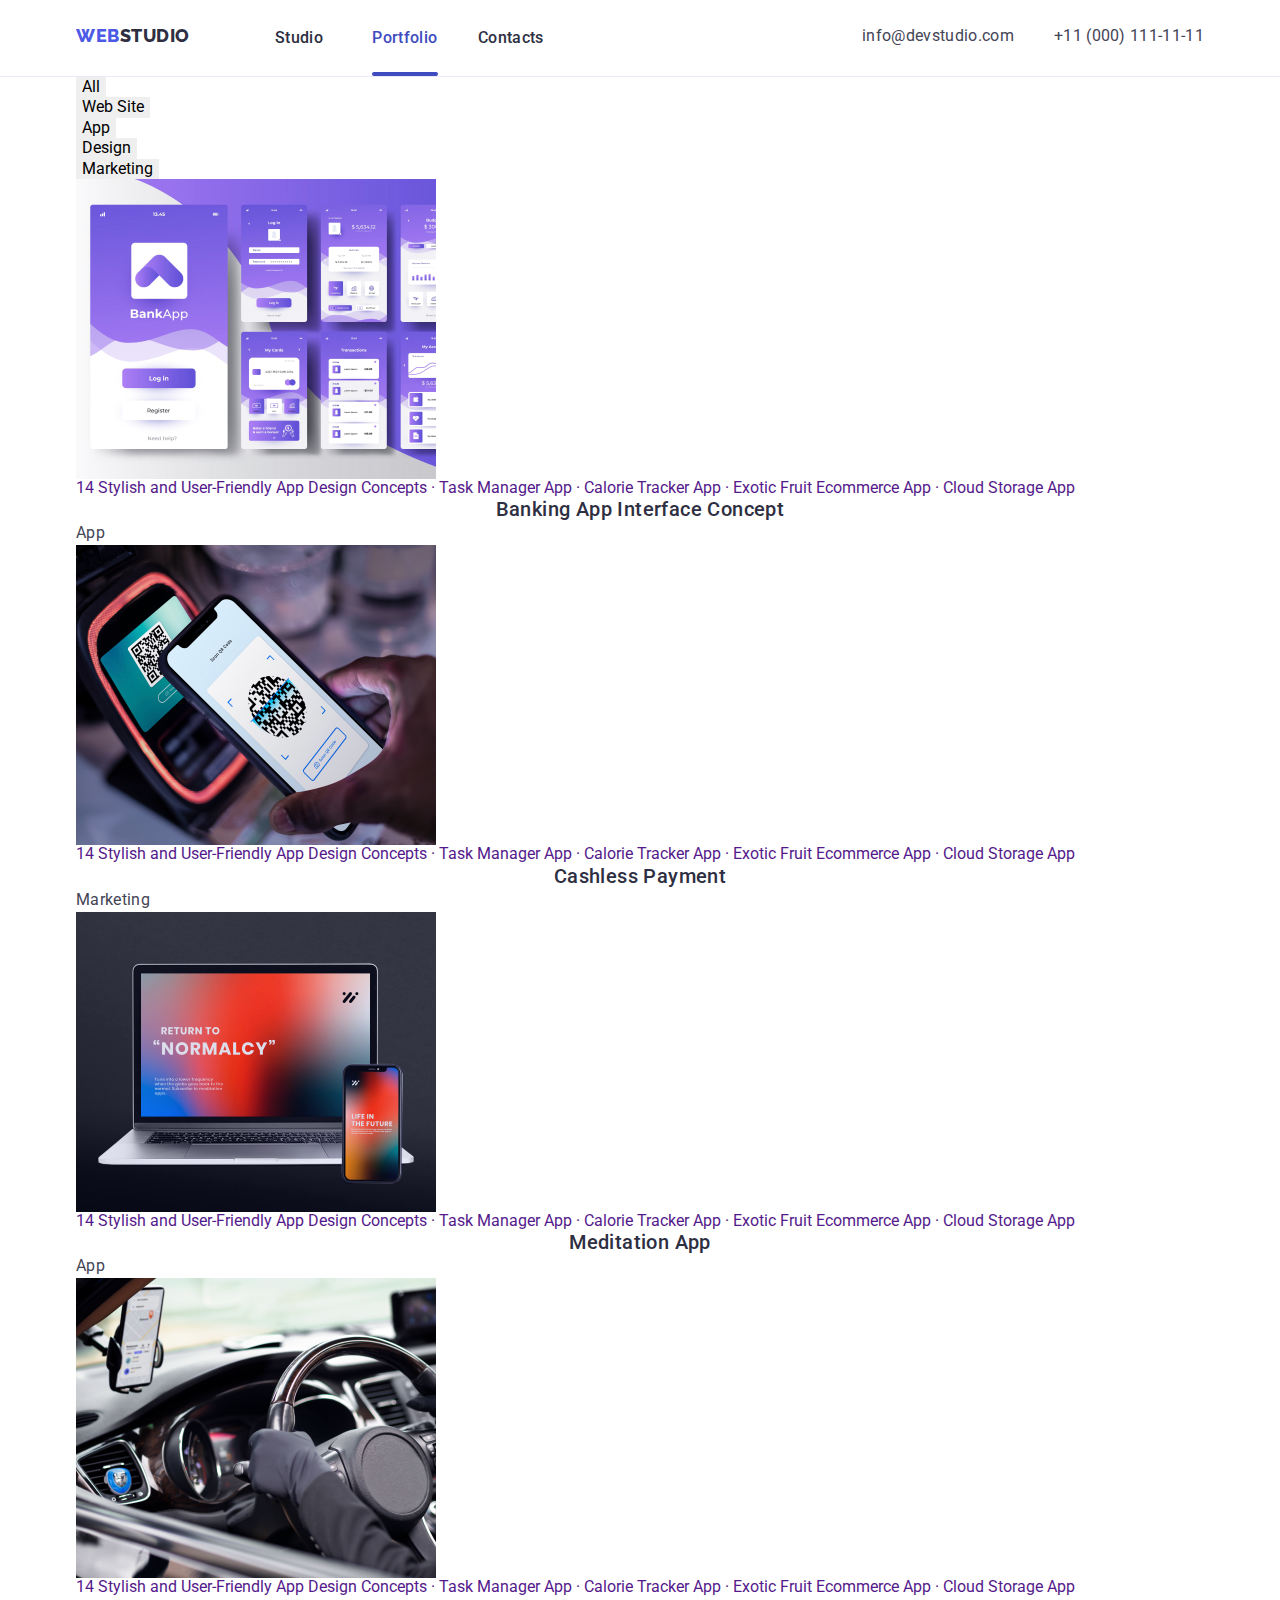
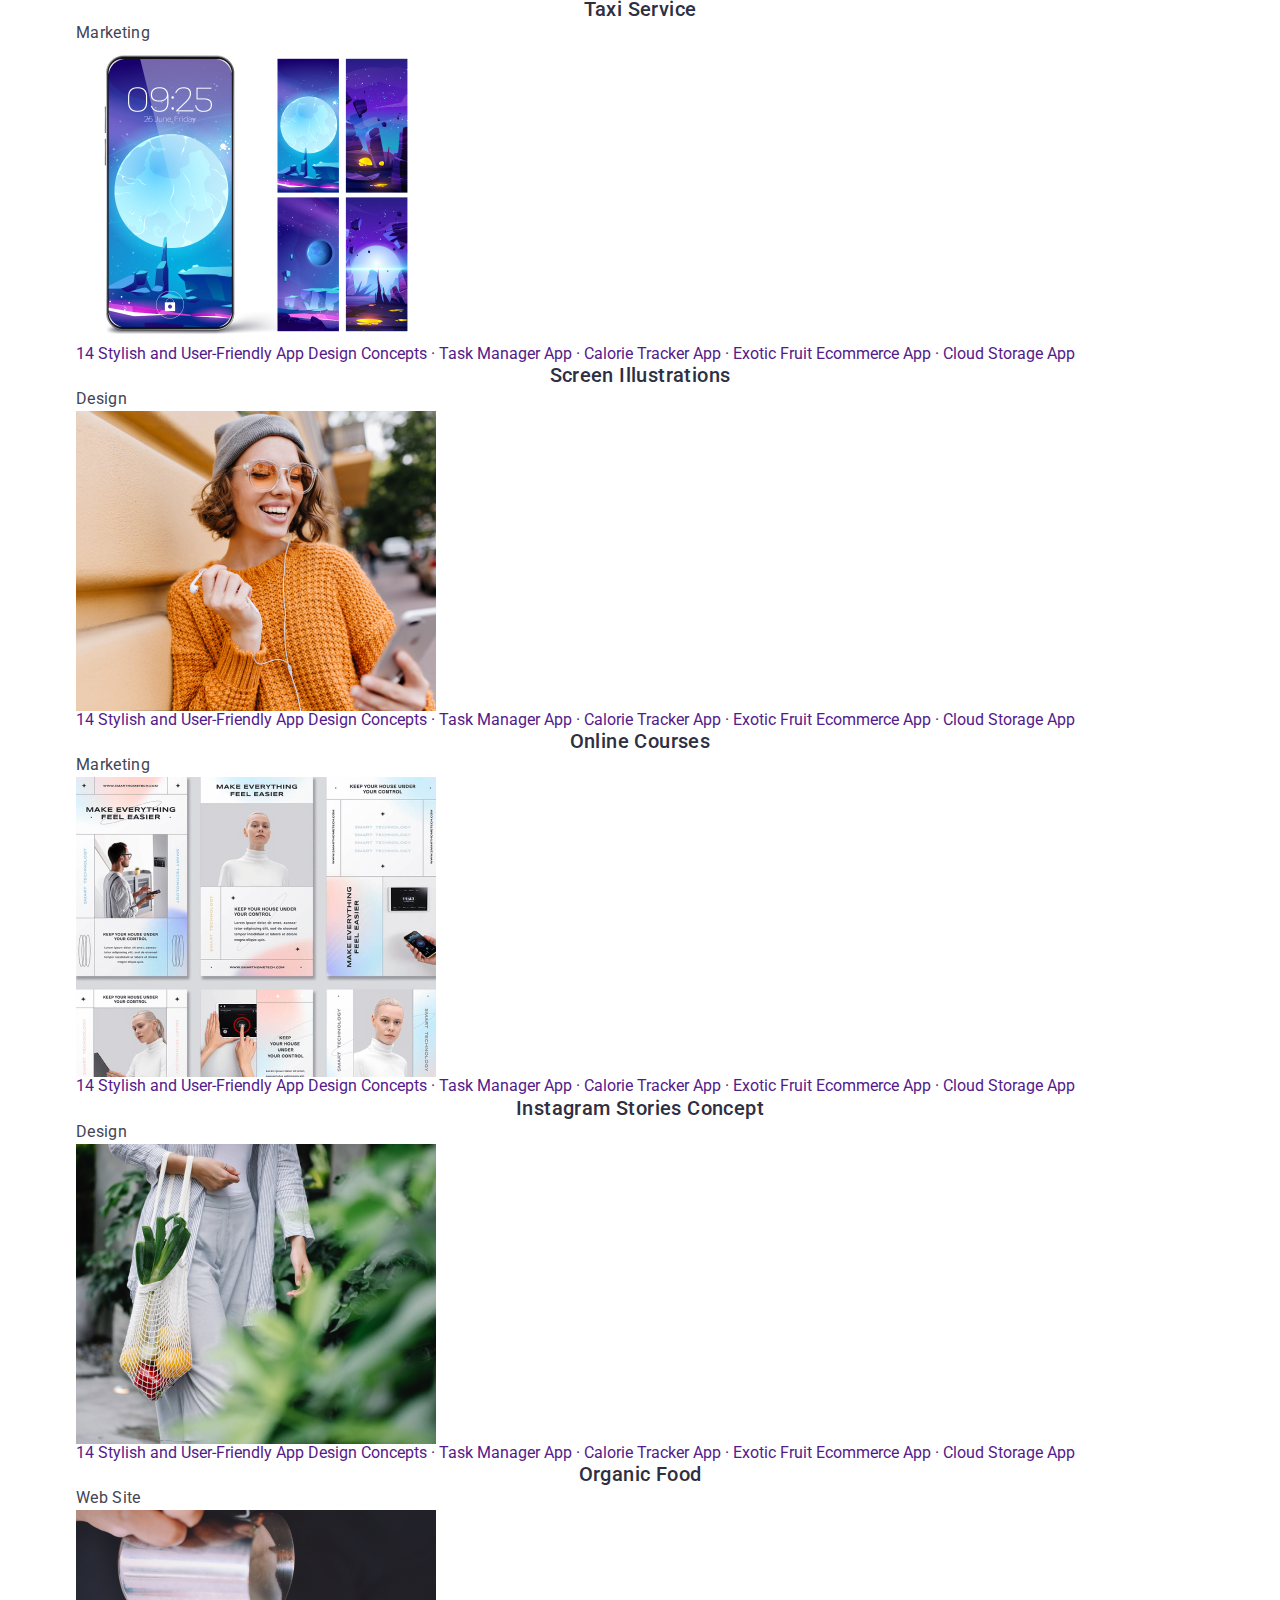
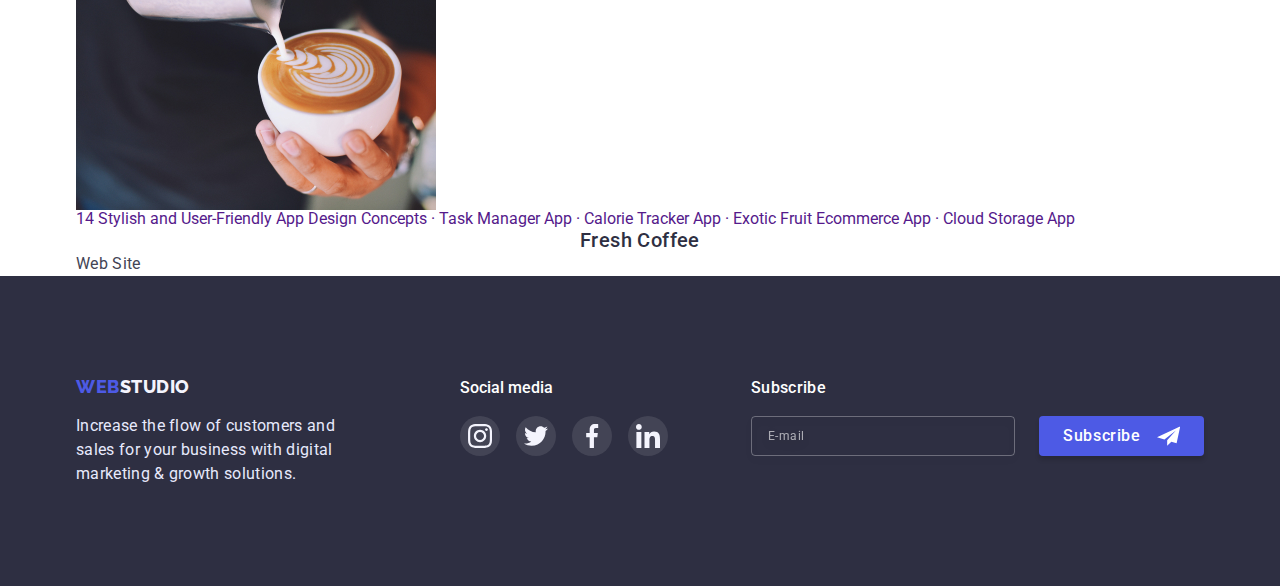
==== commit c1b453fe: "правки" ====
--- a/portfolio.html
+++ b/portfolio.html
@@ -39,6 +39,21 @@
             </li>
           </ul>
         </nav>
+        <button
+          class="mobile-menu-open js-open-menu"
+          type="button"
+          aria-expanded="false"
+          aria-controls="mobile-menu"
+        >
+          <svg
+            class="mobile-menu-open_icon"
+            width="32"
+            height="22"
+            stroke="black"
+          >
+            <use href="images/icons.svg#icon-burger"></use>
+          </svg>
+        </button>
         <!-- Контакти -->
         <div class="contact-content">
           <address class="contact">
@@ -55,6 +70,84 @@
               </li>
             </ul>
           </address>
+        </div>
+      </div>
+      <!-- Меню сайту для мобільного пристрою -->
+      <div class="mobile-menu js-menu-container" id="mobile-menu">
+        <div class="container mobile-menu-container">
+          <button class="mobile-menu_close-btn js-close-menu" type="button">
+            <svg class="mobile-menu_close-icon" width="8" height="8">
+              <use href="./images/icons.svg#close-modal"></use>
+            </svg>
+          </button>
+          <nav class="mobile-page-nav">
+            <ul class="mobile-menu-list list">
+              <li class="mobile-menu-item">
+                <a class="mobile-menu-link link" href="./index.html">Studio</a>
+              </li>
+              <li class="mobile-menu-item">
+                <a class="mobile-menu-link current link" href="./portfolio.html"
+                  >Portfolio</a
+                >
+              </li>
+              <li class="mobile-menu-item">
+                <a class="mobile-menu-link link" href="">Contacts</a>
+              </li>
+            </ul>
+          </nav>
+          <div class="mobile-contact-content">
+            <address class="mobile-contact">
+              <ul class="mobile-contact-list list">
+                <li class="mobile-contact-item">
+                  <a
+                    class="mobile-contact-phone-number link"
+                    href="tel:+110001111111"
+                    >+11 (000) 111-11-11</a
+                  >
+                </li>
+                <li class="mobile-contact-item">
+                  <a
+                    class="mobile-contact-gmail link"
+                    href="mailto:info@devstudio.com"
+                    >info@devstudio.com</a
+                  >
+                </li>
+              </ul>
+            </address>
+            <ul class="mobile-social-list list">
+              <li class="mobile-social-item">
+                <a href="" class="mobile-social-link">
+                  <svg class="mobile-social-icon" width="24px" height="24px">
+                    <use href="./images/icons.svg#instagram"></use>
+                  </svg>
+                </a>
+              </li>
+
+              <li class="mobile-social-item">
+                <a href="" class="mobile-social-link">
+                  <svg class="mobile-social-icon" width="24px" height="24px">
+                    <use href="./images/icons.svg#twitter"></use>
+                  </svg>
+                </a>
+              </li>
+
+              <li class="mobile-social-item">
+                <a href="" class="mobile-social-link">
+                  <svg class="mobile-social-icon" width="24px" height="24px">
+                    <use href="./images/icons.svg#facebook"></use>
+                  </svg>
+                </a>
+              </li>
+
+              <li class="mobile-social-item">
+                <a href="" class="mobile-social-link">
+                  <svg class="mobile-social-icon" width="24px" height="24px">
+                    <use href="./images/icons.svg#linkedin"></use>
+                  </svg>
+                </a>
+              </li>
+            </ul>
+          </div>
         </div>
       </div>
     </header>
@@ -356,5 +449,6 @@
         </form>
       </div>
     </footer>
+    <script src="./js/mobile-menu.js"></script>
   </body>
 </html>
--- a/css/styles.css
+++ b/css/styles.css
@@ -73,41 +73,12 @@
 .container {
   padding-left: 15px;
   padding-right: 15px;
-}
-
-@media screen and (min-width: 480px) {
-  .container {
-    width: 426px;
-    margin-left: auto;
-    margin-right: auto;
-  }
-}
-
-@media screen and (min-width: 768px) {
-  .container {
-    width: 766px;
-  }
-}
-
-@media screen and (min-width: 1200px) {
-  .container {
-    width: 1158px;
-  }
-}
-
-/* .subtitle {
-  font-weight: 500;
-  font-size: 20px;
-  line-height: 1.2;
-  letter-spacing: 0.02em;
-  color: var(--title-color-theme-light);
-}
-
-.text {
-  font-size: 16px;
-  line-height: 1.5;
-  letter-spacing: 0.02em;
-  color: var(--text-color-theme-light);
+  margin-left: auto;
+  margin-right: auto;
+}
+
+.subtitle {
+  text-align: center;
 }
 
 .headline {
@@ -118,7 +89,40 @@
   letter-spacing: 0.02em;
   text-transform: capitalize;
   color: var(--title-color-theme-light);
-} */
+}
+
+@media screen and (min-width: 480px) {
+  .container {
+    width: 426px;
+  }
+}
+
+@media screen and (min-width: 768px) {
+  .container {
+    width: 766px;
+  }
+}
+
+@media screen and (min-width: 1200px) {
+  .container {
+    width: 1158px;
+  }
+
+  .subtitle {
+    font-weight: 500;
+    font-size: 20px;
+    line-height: 1.2;
+    letter-spacing: 0.02em;
+    color: var(--title-color-theme-light);
+  }
+
+  .text {
+    font-size: 16px;
+    line-height: 1.5;
+    letter-spacing: 0.02em;
+    color: var(--text-color-theme-light);
+  }
+}
 
 /* =========================/GENERAL==================================== */
 
@@ -131,6 +135,128 @@
 
   .contact-content {
     display: none;
+  }
+
+  .mobile-menu {
+    position: fixed;
+    width: 100%;
+    height: 100%;
+    top: 0;
+    left: 0;
+    z-index: 999;
+    background-color: #ffffff;
+
+    display: none;
+  }
+
+  .mobile-menu.is-open {
+    display: block;
+  }
+
+  .mobile-menu-container {
+    position: relative;
+    padding: 40px;
+    height: 100%;
+    display: flex;
+    flex-direction: column;
+    justify-content: space-between;
+  }
+
+  .mobile-menu_close-btn {
+    position: absolute;
+    top: 40px;
+    right: 40px;
+    width: 24px;
+    height: 24px;
+    background: #e7e9fc;
+    border: 1px solid rgba(0, 0, 0, 0.1);
+    padding: 0;
+    line-height: 0;
+    border-color: transparent;
+    border-radius: 50%;
+
+    display: flex;
+    justify-content: center;
+    align-items: center;
+  }
+
+  .mobile-menu-item {
+    font-weight: 700;
+    font-size: 36px;
+    line-height: 1.11;
+    letter-spacing: 0.02em;
+    text-transform: capitalize;
+    color: #2e2f42;
+    margin-top: 40px;
+  }
+
+  .mobile-menu-link:hover,
+  .mobile-menu-link:focus,
+  .mobile-menu-link.current {
+    color: var(--accent-color);
+  }
+
+  .mobile-contact {
+    font-style: normal;
+  }
+
+  .mobile-contact-content {
+    margin-top: auto;
+  }
+
+  .mobile-contact-item {
+    margin-top: 40px;
+  }
+
+  .mobile-contact-phone-number {
+    font-weight: 600;
+    font-size: 36px;
+    line-height: 1.11;
+    text-transform: capitalize;
+    color: #4d5ae5;
+  }
+  .mobile-contact-phone-number {
+    color: var(--text-color-theme-light);
+  }
+
+  .mobile-contact-gmail {
+    font-weight: 500;
+    font-size: 20px;
+    line-height: 1.2;
+    letter-spacing: 0.02em;
+    color: var(--text-color-theme-light);
+
+    transition: color var(--transition-dur-and-func);
+  }
+
+  .mobile-contact-gmail:hover,
+  .mobile-contact-gmail:focus,
+  .mobile-contact-phone-number:hover,
+  .mobile-contact-phone-number:focus {
+    color: var(--accent-color);
+  }
+
+  .mobile-social-list {
+    margin-top: 48px;
+  }
+
+  .mobile-social-item {
+    padding: 0;
+    line-height: 0;
+    width: 40px;
+    height: 40px;
+    background: #4d5ae5;
+    border-radius: 50%;
+
+    display: flex;
+    justify-content: center;
+    align-items: center;
+  }
+
+  .mobile-social-list {
+    display: flex;
+    justify-content: space-between;
+    align-items: center;
   }
 }
 
@@ -149,7 +275,7 @@
 }
 
 .mobile-menu-open {
-  background-color: black;
+  background-color: transparent;
   border: none;
   padding: 0;
   line-height: 0;
@@ -178,6 +304,14 @@
 }
 
 @media screen and (min-width: 768px) {
+  .mobile-menu-open {
+    display: none;
+  }
+
+  .mobile-menu {
+    display: none;
+  }
+
   .page-header {
     padding-bottom: 0;
   }
@@ -187,7 +321,7 @@
   }
 
   .page-header-container {
-    display: flex;
+    align-items: normal;
   }
 
   .page-nav {
@@ -298,136 +432,12 @@
   }
 }
 
-/* .page-header {
-  padding-top: 24px;
-  border-bottom-width: 1px;
-  border-bottom-style: solid;
-  border-bottom-color: #e7e9fc;
-}
-
-.page-header-container {
-  display: flex;
-}
-
-.page-nav {
-  display: flex;
-}
-
-.logo-link {
-  font-family: var(--secondary-font);
-  font-weight: 800;
-  font-size: 18px;
-  line-height: 1.33;
-  letter-spacing: 0.03em;
-  text-transform: uppercase;
-  color: var(--title-color-theme-light);
-  margin-right: 76px;
-  margin-bottom: 28px;
-}
-
-.box-logo {
-  font-family: var(--secondary-font);
-  font-weight: 800;
-  font-size: 18px;
-  line-height: 1.33;
-  letter-spacing: 0.03em;
-  text-transform: uppercase;
-  color: var(--text-button-color-dark);
-}
-
-.menu-list {
-  display: flex;
-  justify-content: center;
-  align-items: center;
-}
-
-.menu-item {
-  width: 66px;
-  height: 52px;
-}
-
-.menu-item:not(:last-child) {
-  margin-right: 40px;
-}
-
-.menu-link {
-  position: relative;
-  width: 100%;
-  height: 100%;
-  display: flex;
-  flex-direction: column;
-  justify-content: center;
-  align-items: center;
-  gap: 24px;
-  font-weight: 500;
-  font-size: 16px;
-  line-height: 1.5;
-  letter-spacing: 0.02em;
-  color: var(--title-color-theme-light);
-  padding-bottom: 24px;
-
-  transition: color var(--transition-dur-and-func);
-}
-
-.menu-link:hover,
-.menu-link:focus,
-.menu-link.current {
-  color: var(--accent-color);
-}
-
-.menu-link.current::after {
-  position: absolute;
-  bottom: 0;
-  display: inline-block;
-  color: var(--accent-color);
-  content: "";
-  width: 66px;
-  height: 4px;
-  background: #404bbf;
-  border-radius: 2px;
-}
-
-.contact {
-  font-style: normal;
-}
-
-.contact-list {
-  display: flex;
-  justify-content: center;
-  margin-bottom: 28px;
-}
-
-.contact-item:not(:last-child) {
-  margin-right: 40px;
-}
-
-.contact-content {
-  margin-left: auto;
-}
-
-.contact-gmail,
-.contact-phone-number {
-  font-size: 16px;
-  line-height: 1.5;
-  letter-spacing: 0.02em;
-  color: var(--text-color-theme-light);
-
-  transition: color var(--transition-dur-and-func);
-}
-
-.contact-gmail:hover,
-.contact-gmail:focus,
-.contact-phone-number:hover,
-.contact-phone-number:focus {
-  color: var(--accent-color);
-} */
-
 /* =========================/HEADER==================================== */
 
 /* =========================HERO==================================== */
 
-/* .hero {
-  max-width: 1440px;
+.hero {
+  max-width: 767px;
   background-color: #2e2f42b2;
   margin-right: auto;
   margin-left: auto;
@@ -439,17 +449,21 @@
       rgba(46, 47, 66, 0.7),
       rgba(46, 47, 66, 0.7)
     ),
-    url(../images/hero-image.jpg);
+    url();
   background-size: cover;
 }
 
 .hero-title {
-  font-size: 56px;
-  line-height: 1.07;
+  font-weight: 700;
+  font-size: 36px;
+  line-height: 1.11;
+  text-align: center;
   letter-spacing: 0.02em;
+  text-transform: capitalize;
   color: var(--title-color-theme-dark);
-  margin-bottom: 48px;
-  width: 496px;
+
+  margin-bottom: 80px;
+  max-width: 322px;
   margin-left: auto;
   margin-right: auto;
 }
@@ -475,71 +489,137 @@
 .modal-btn:focus {
   color: var(--title-color-theme-dark);
   background-color: var(--accent-color);
-} */
+}
+
+@media screen and (min-width: 768px) {
+  .hero {
+    max-width: 1199px;
+  }
+
+  .hero-title {
+    font-size: 56px;
+    line-height: 1.07;
+    max-width: 496px;
+  }
+}
+
+@media screen and (min-width: 1200px) {
+  .hero {
+    max-width: 1400px;
+  }
+
+  .hero-title {
+    max-width: 496px;
+  }
+}
+
 /* =========================/HERO==================================== */
 
 /* =========================FEATURES================================== */
-/* .features {
-  padding-top: 120px;
-  padding-bottom: 120px;
-}
-
-.features-list {
-  display: flex;
-  justify-content: space-between;
-}
 
 .features-icon-wrapper {
-  display: flex;
-  justify-content: center;
-  align-items: center;
-  width: 264px;
-  height: 112px;
-  border-radius: 4px;
-  background-color: var(--background-button-color-light);
-  margin-bottom: 8px;
+  display: none;
+}
+
+.features {
+  padding-top: 96px;
+  padding-bottom: 96px;
 }
 
 .features-subtitle {
   margin-bottom: 8px;
+  font-weight: 700;
+  font-size: 36px;
+  line-height: 1.11;
+  letter-spacing: 0.02em;
+  text-transform: capitalize;
+  color: var(--title-color-theme-light);
 }
 
 .features-item {
-  max-width: 264px;
-}
-
-.features-item:not(:last-child) {
-  margin-right: 24px;
-} */
+  margin-bottom: 72px;
+  max-width: 396px;
+}
+
+@media screen and (min-width: 768px) {
+  .features-list {
+    display: flex;
+    justify-content: space-between;
+    flex-wrap: wrap;
+    margin-right: -24px;
+    margin-bottom: -72px;
+  }
+
+  .features-item {
+    max-width: 334px;
+    margin-right: 24px;
+    margin-bottom: 72px;
+  }
+}
+
+@media screen and (min-width: 1200px) {
+  .features-icon-wrapper {
+    display: block;
+    display: flex;
+    justify-content: center;
+    align-items: center;
+    width: 264px;
+    height: 112px;
+    border-radius: 4px;
+    background-color: var(--background-button-color-light);
+    margin-bottom: 8px;
+  }
+
+  .features {
+    padding-top: 120px;
+    padding-bottom: 120px;
+  }
+
+  .features-item {
+    max-width: 264px;
+  }
+
+  .features-item:not(:last-child) {
+    margin-right: 24px;
+  }
+}
+
 /* =========================/FEATURES================================== */
 
 /* =========================DOING==================================== */
 
-/* .doing {
-  padding-bottom: 120px;
-}
-
-.doing-headline {
-  margin-bottom: 72px;
-}
-
-.doing-list {
-  display: flex;
-  justify-content: space-between;
-}
-
-.doing-item:not(:last-child) {
-  background: var(--background-color-white);
-  margin-right: 24px;
-} */
+.doing {
+  display: none;
+}
+
+@media screen and (min-width: 1200px) {
+  .doing {
+    display: block;
+    padding-bottom: 120px;
+  }
+
+  .doing-headline {
+    margin-bottom: 72px;
+  }
+
+  .doing-list {
+    display: flex;
+    justify-content: space-between;
+  }
+
+  .doing-item:not(:last-child) {
+    background: var(--background-color-white);
+    margin-right: 24px;
+  }
+}
 
 /* =========================/DOING==================================== */
 
 /* =========================OUR_TEAM==================================== */
-/* .team {
+.team {
   background: var(--background-button-color-light);
-  padding-top: 120px;
-  padding-bottom: 120px;
+  padding-top: 96px;
+  padding-bottom: 128px;
 }
 
 .team-headline {
@@ -549,15 +629,14 @@
 .team-list {
   display: flex;
   flex-wrap: wrap;
+  justify-content: center;
+  margin-bottom: -72px;
 }
 
 .team-item {
-  flex-basis: calc((100% - 72px) / 4);
+  width: 264px;
+  margin-bottom: 72px;
   background-color: var(--background-color-white);
-}
-
-.team-item:not(:last-child) {
-  margin-right: 24px;
 }
 
 .team-subtitle {
@@ -598,13 +677,43 @@
 .social-link:hover,
 .social-link:focus {
   background-color: var(--accent-color);
-} */
+}
+
+@media screen and (min-width: 768px) {
+  .team {
+    padding-top: 120px;
+    padding-bottom: 120px;
+  }
+
+  .team-list {
+    margin-right: -24px;
+    margin-bottom: -64px;
+  }
+
+  .team-item {
+    margin-right: 24px;
+    margin-bottom: 64px;
+  }
+}
+
+@media screen and (min-width: 1200px) {
+  .team {
+    padding-top: 120px;
+    padding-bottom: 120px;
+  }
+
+  .team-item {
+    width: calc((100% / 4 - 24px));
+  }
+}
+
 /* =========================/OUR_TEAM==================================== */
 
 /* =========================CUSTOMERS==================================== */
 
-/* .customers {
-  padding: 130px 156px;
+.customers {
+  padding-top: 96px;
+  padding-bottom: 96px;
 }
 
 .customers-headline {
@@ -613,11 +722,16 @@
 
 .customers-list {
   display: flex;
-  gap: 24px;
+  flex-wrap: wrap;
+  justify-content: center;
+  align-items: center;
+  row-gap: 72px;
+  column-gap: 16px;
+  margin-bottom: -72px;
 }
 
 .customers-item {
-  width: 168px;
+  width: 190px;
   height: 88px;
 }
 
@@ -643,11 +757,35 @@
 
 .customers-icon {
   fill: currentColor;
-} */
+}
+
+@media screen and (min-width: 768px) {
+  .customers-list {
+    gap: 24px;
+  }
+
+  .customers-item {
+    width: 168px;
+    height: 88px;
+  }
+}
+
+@media screen and (min-width: 1200px) {
+  .customers {
+    padding: 120px;
+  }
+}
 
 /* =========================/CUSTOMERS==================================== */
 
 /* =========================/PORTFOLIO==================================== */
+
+@media screen and (min-width: 768px) and (max-width: 1199px) {
+}
+
+@media screen and (min-width: 1200px) {
+}
+
 /* .filter {
   padding-top: 96px;
   padding-bottom: 120px;
@@ -767,18 +905,10 @@
 
 /* =========================FOOTER==================================== */
 
-/* .footer {
+.footer {
   background: var(--background-color-dark);
-  padding-top: 100px;
-  padding-bottom: 100px;
-}
-
-.footer-container {
-  display: flex;
-}
-
-.footer-content {
-  margin-right: 120px;
+  padding-top: 96px;
+  padding-bottom: 96px;
 }
 
 .footer-logo {
@@ -801,11 +931,6 @@
   width: 264px;
 }
 
-.footer-social-media {
-  max-width: 208px;
-  margin-left: 0;
-}
-
 .social-media-list {
   display: flex;
   justify-content: center;
@@ -835,18 +960,36 @@
 .social-media-link:hover,
 .social-media-link:focus {
   background-color: #31d0aa;
-} */
+}
+
+.footer-social-media {
+  max-width: 208px;
+  margin-left: 0;
+}
+
+@media screen and (min-width: 768px) {
+  .footer {
+    padding-top: 100px;
+    padding-bottom: 100px;
+  }
+
+  .footer-container {
+    display: flex;
+    flex-wrap: wrap;
+  }
+
+  .footer-content {
+    margin-right: 24px;
+  }
+}
+
+@media screen and (min-width: 1200px) {
+  .footer-content {
+    margin-right: 120px;
+  }
+}
 
 /* =========================FOOTER-FORM-SUBSCRIBE==================================== */
-
-/* .subscribe-form {
-  margin-left: auto;
-}
-
-.subscribe-email-wrapper {
-  display: flex;
-  gap: 24px;
-}
 
 .subscribe-form-desc {
   display: block;
@@ -863,7 +1006,7 @@
   filter: drop-shadow(0px 4px 4px rgba(0, 0, 0, 0.15));
   border-radius: 4px;
   background-color: transparent;
-  width: 264px;
+  width: 396px;
   height: 40px;
   padding: 8px 16px;
   outline: none;
@@ -900,10 +1043,47 @@
   padding: 8px 24px;
 }
 
-.subscribe-icon {
-  display: inline-block;
-  background-size: contain;
-} */
+@media screen and (max-width: 768px) {
+  .footer-content {
+    margin-bottom: 72px;
+  }
+
+  .footer-social-media {
+    margin-bottom: 72px;
+  }
+
+  .subscribe-form-email {
+    margin-bottom: 16px;
+  }
+}
+
+@media screen and (min-width: 768px) {
+  .subscribe-email-wrapper {
+    display: flex;
+    gap: 24px;
+  }
+
+  .subscribe-form-email {
+    width: 264px;
+  }
+
+  .subscribe-icon {
+    display: inline-block;
+    background-size: contain;
+  }
+}
+
+@media screen and (min-width: 768px) and (max-width: 1199px) {
+  .footer-content {
+    margin-bottom: 72px;
+  }
+}
+
+@media screen and (min-width: 1200px) {
+  .subscribe-form {
+    margin-left: auto;
+  }
+}
 
 /* =========================/FOOTER-FORM-SUBSCRIBE==================================== */
 
@@ -987,7 +1167,7 @@
 /* =========================/MODAL-WINDOW==================================== */
 
 /* =========================MODAL-FORM==================================== */
-/* .modal-form-contact {
+.modal-form-contact {
   display: flex;
   flex-direction: column;
 }
@@ -1112,6 +1292,6 @@
   align-self: center;
   width: 169px;
   height: 56px;
-} */
+}
 
 /* =========================/MODAL-FORM==================================== */
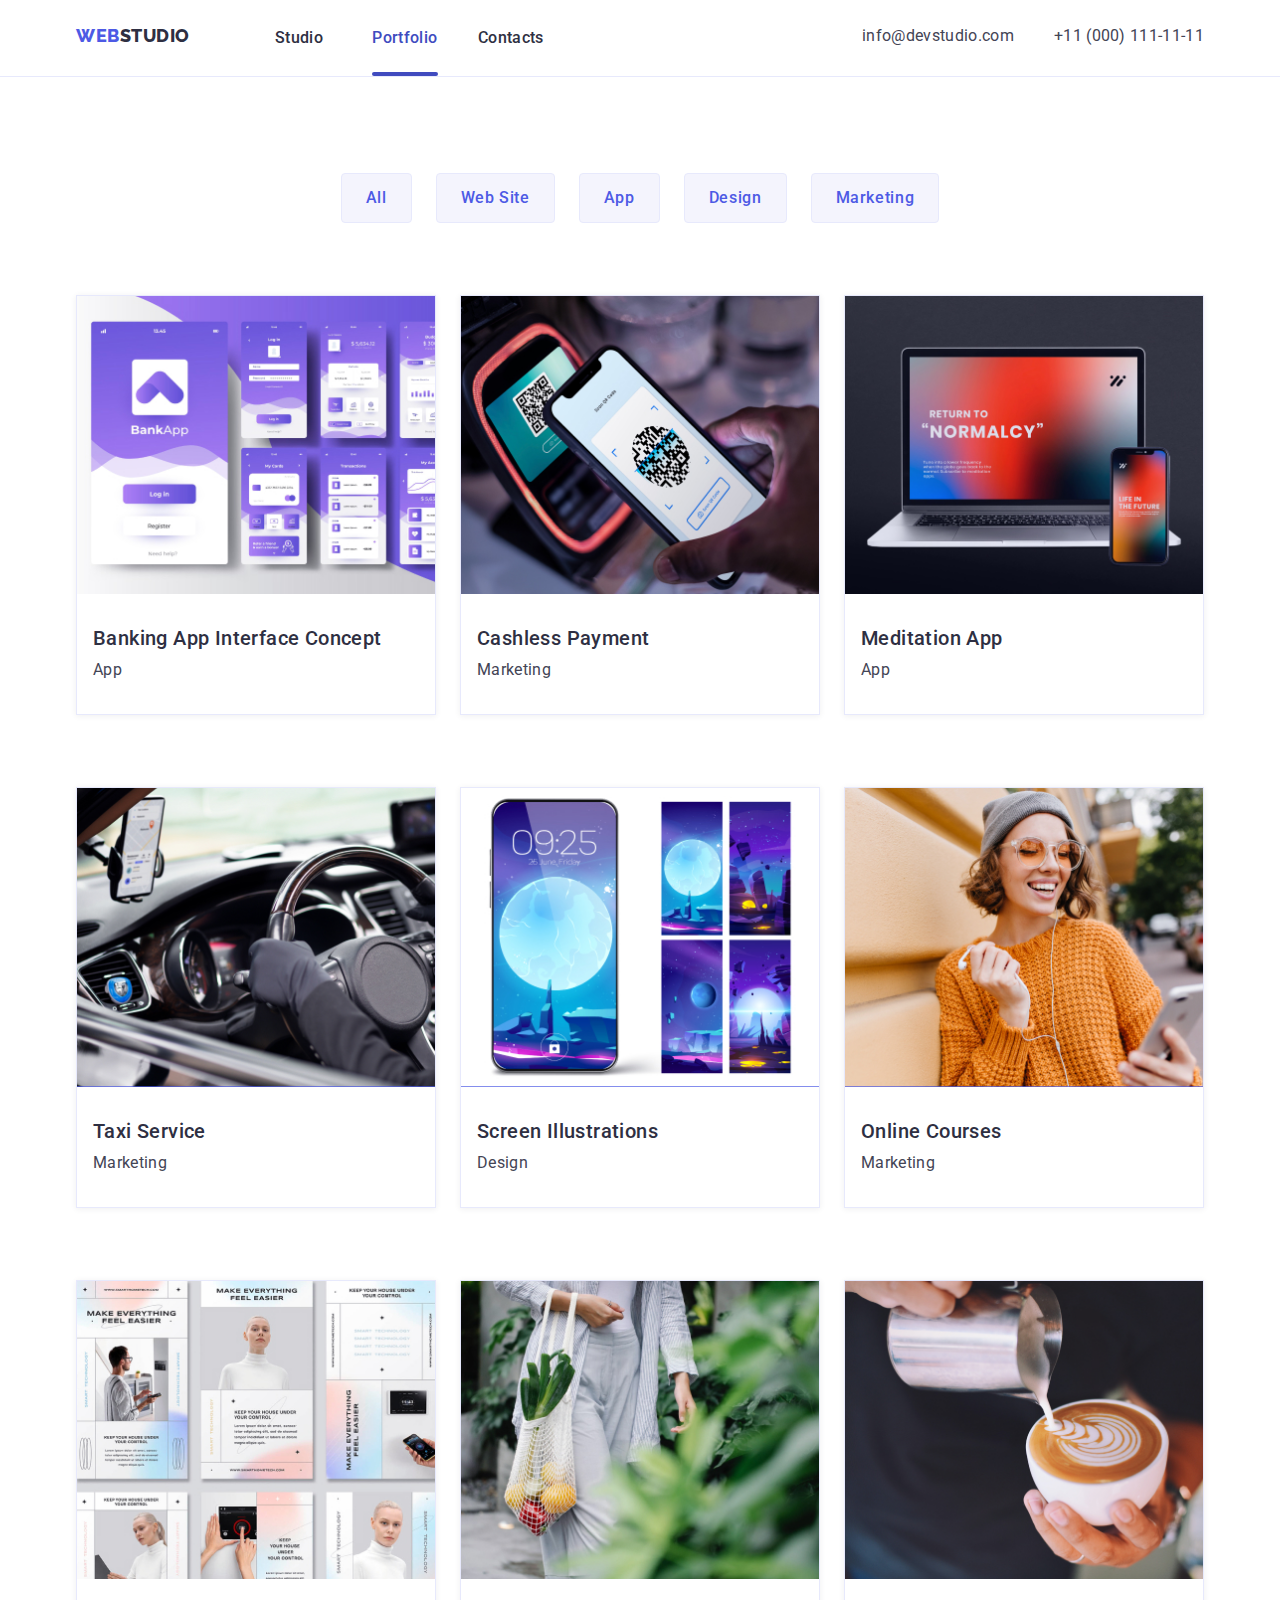
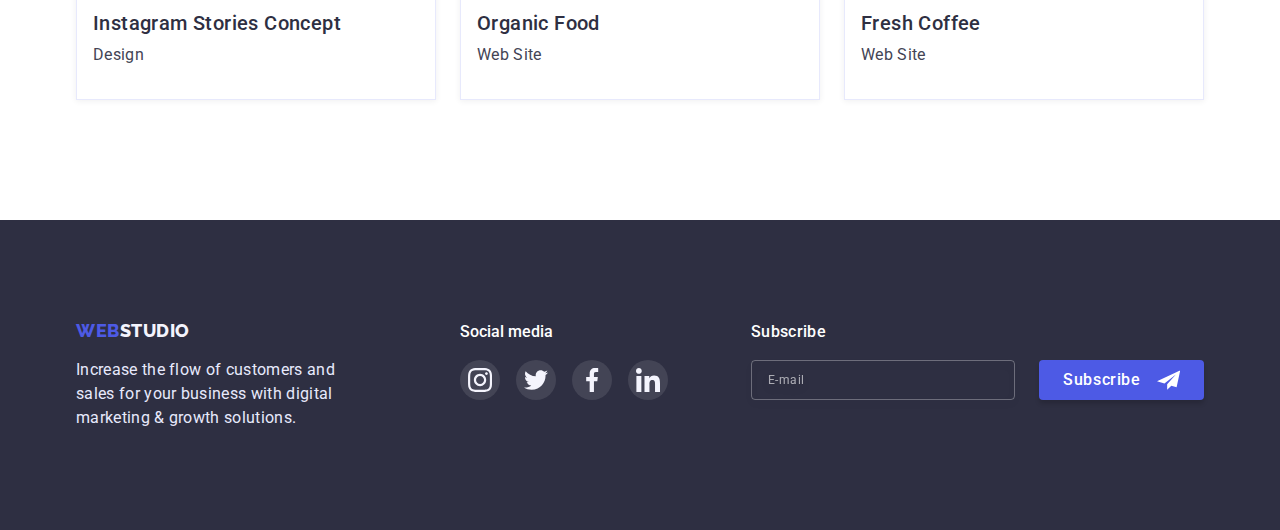
==== commit 482d7171: "зображення під медіа формати" ====
--- a/portfolio.html
+++ b/portfolio.html
@@ -182,12 +182,33 @@
             <li class="works-item">
               <a class="works-item-link link" href="">
                 <div class="works-item-img-wrapper">
-                  <img
-                    src="./images/banking-app-interface-concept.jpg"
-                    alt="Banking App"
-                    width="360px"
-                    height="300"
-                  />
+                  <picture>
+                    <source
+                      srcset="
+                        ./images/banking-app-interface-concept.jpg            1x,
+                        ./images/banking-app-interface-concept-desctop@2x.jpg 2x
+                      "
+                      media="(min-width:1200px)"
+                    />
+                    <source
+                      srcset="
+                        ./images/banking-app-interface-concept-tablet@1x.jpg 1x,
+                        ./images/banking-app-interface-concept-tablet@2x.jpg 2x
+                      "
+                      media="(min-width:768px)"
+                    />
+                    <source
+                      srcset="
+                        ./images/banking-app-interface-concept-mobile@1x.jpg 1x,
+                        ./images/banking-app-interface-concept-mobile@2x.jpg 2x
+                      "
+                      media="(max-width:767px)"
+                    />
+                    <img
+                      src="./images/banking-app-interface-concept.jpg"
+                      alt="Banking App"
+                    />
+                  </picture>
                   <p class="overlay">
                     14 Stylish and User-Friendly App Design Concepts · Task
                     Manager App · Calorie Tracker App · Exotic Fruit Ecommerce
@@ -206,12 +227,33 @@
             <li class="works-item">
               <a class="works-item-link link" href="">
                 <div class="works-item-img-wrapper">
-                  <img
-                    src="./images/cashless-payment.jpg"
-                    alt="Cashless Payment"
-                    width="360px"
-                    height="300"
-                  />
+                  <picture>
+                    <source
+                      srcset="
+                        ./images/cashless-payment.jpg            1x,
+                        ./images/cashless-payment-desctop@2x.jpg 2x
+                      "
+                      media="(min-width:1200px)"
+                    />
+                    <source
+                      srcset="
+                        ./images/cashless-payment-tablet@1x.jpg 1x,
+                        ./images/cashless-payment-tablet@2x.jpg 2x
+                      "
+                      media="(min-width:768px)"
+                    />
+                    <source
+                      srcset="
+                        ./images/cashless-payment-mobile@1x.jpg 1x,
+                        ./images/cashless-payment-mobile@2x.jpg 2x
+                      "
+                      media="(max-width:767px)"
+                    />
+                    <img
+                      src="./images/cashless-payment.jpg"
+                      alt="Cashless Payment"
+                    />
+                  </picture>
                   <p class="overlay">
                     14 Stylish and User-Friendly App Design Concepts · Task
                     Manager App · Calorie Tracker App · Exotic Fruit Ecommerce
@@ -228,12 +270,34 @@
             <li class="works-item">
               <a class="works-item-link link" href="">
                 <div class="works-item-img-wrapper">
-                  <img
-                    src="./images/meditation-app.jpg"
-                    alt="Notebook with mobile phone"
-                    width="360px"
-                    height="300"
-                  />
+                  <picture>
+                    <source
+                      srcset="
+                        ./images/meditation-app.jpg            1x,
+                        ./images/meditation-app-desctop@2x.jpg 2x
+                      "
+                      media="(min-width:1200px)"
+                    />
+                    <source
+                      srcset="
+                        ./images/meditation-app-tablet@1x.jpg 1x,
+                        ./images/meditation-app-tablet@2x.jpg 2x
+                      "
+                      media="(min-width:768px"
+                      )
+                    />
+                    <source
+                      srcset="
+                        ./images/meditation-app-mobile@1x.jpg 1x,
+                        ./images/meditation-app-mobile@2x.jpg 2x
+                      "
+                      media="(max-width:767px)"
+                    />
+                    <img
+                      src="./images/meditation-app.jpg"
+                      alt="Notebook with mobile phone"
+                    />
+                  </picture>
                   <p class="overlay">
                     14 Stylish and User-Friendly App Design Concepts · Task
                     Manager App · Calorie Tracker App · Exotic Fruit Ecommerce
@@ -250,12 +314,33 @@
             <li class="works-item">
               <a class="works-item-link link" href="">
                 <div class="works-item-img-wrapper">
-                  <img
-                    src="./images/taxi-service.jpg"
-                    alt="Car with driver"
-                    width="360px"
-                    height="300"
-                  />
+                  <picture>
+                    <source
+                      srcset="
+                        ./images/taxi-service.jpg            1x,
+                        ./images/taxi-service-desctop@2x.jpg 2x
+                      "
+                      media="(min-width:1200px)"
+                    />
+                    <source
+                      srcset="
+                        ./images/taxi-service-tablet@1x.jpg 1x,
+                        ./images/taxi-service-tablet@2x.jpg 2x
+                      "
+                      media="(min-width:768px)"
+                    />
+                    <source
+                      srcset="
+                        ./images/taxi-service-mobile@1x.jpg 1x,
+                        ./images/taxi-service-mobile@2x.jpg 2x
+                      "
+                      media="(max-width:767px)"
+                    />
+                    <img
+                      src="./images/taxi-service.jpg"
+                      alt="Car with driver"
+                    />
+                  </picture>
                   <p class="overlay">
                     14 Stylish and User-Friendly App Design Concepts · Task
                     Manager App · Calorie Tracker App · Exotic Fruit Ecommerce
@@ -272,12 +357,33 @@
             <li class="works-item">
               <a class="works-item-link link" href="">
                 <div class="works-item-img-wrapper">
-                  <img
-                    src="./images/screen-illustrations.jpg"
-                    alt="Screen Illustrations"
-                    width="360px"
-                    height="300"
-                  />
+                  <picture>
+                    <source
+                      srcset="
+                        ./images/screen-illustrations.jpg            1x,
+                        ./images/screen-illustrations-desctop@2x.jpg 2x
+                      "
+                      media="(min-width:1200px)"
+                    />
+                    <source
+                      srcset="
+                        ./images/screen-illustrations-tablet@1x.jpg 1x,
+                        ./images/screen-illustrations-tablet@2x.jpg 2x
+                      "
+                      media="(min-width:768px)"
+                    />
+                    <source
+                      srcset="
+                        ./images/screen-illustrations-mobile@1x.jpg 1x,
+                        ./images/screen-illustrations-mobile@2x.jpg 2x
+                      "
+                      media="(max-width:767px)"
+                    />
+                    <img
+                      src="./images/screen-illustrations.jpg"
+                      alt="Screen Illustrations"
+                    />
+                  </picture>
                   <p class="overlay">
                     14 Stylish and User-Friendly App Design Concepts · Task
                     Manager App · Calorie Tracker App · Exotic Fruit Ecommerce
@@ -294,12 +400,33 @@
             <li class="works-item">
               <a class="works-item-link link" href="">
                 <div class="works-item-img-wrapper">
-                  <img
-                    src="./images/online-courses.jpg"
-                    alt="Smiling girl with mobile"
-                    width="360px"
-                    height="300"
-                  />
+                  <picture>
+                    <source
+                      srcset="
+                        ./images/online-courses.jpg            1x,
+                        ./images/online-courses-desctop@2x.jpg 2x
+                      "
+                      media="(min-width:1200px)"
+                    />
+                    <source
+                      srcset="
+                        ./images/online-courses-tablet@1x.jpg 1x,
+                        ./images/online-courses-tablet@2x.jpg 2x
+                      "
+                      media="(min-width:768px)"
+                    />
+                    <source
+                      srcset="
+                        ./images/online-courses-mobile@1x.jpg 1x,
+                        ./images/online-courses-mobile@2x.jpg 2x
+                      "
+                      media="(max-width:767px)"
+                    />
+                    <img
+                      src="./images/online-courses.jpg"
+                      alt="Smiling girl with mobile"
+                    />
+                  </picture>
                   <p class="overlay">
                     14 Stylish and User-Friendly App Design Concepts · Task
                     Manager App · Calorie Tracker App · Exotic Fruit Ecommerce
@@ -316,12 +443,33 @@
             <li class="works-item">
               <a class="works-item-link link" href="">
                 <div class="works-item-img-wrapper">
-                  <img
-                    src="./images/instagram-stories-concept.jpg"
-                    alt="Several instagram stories"
-                    width="360px"
-                    height="300"
-                  />
+                  <picture>
+                    <source
+                      srcset="
+                        ./images/instagram-stories-concept.jpg         1x,
+                        ./images/instagram-stories-concept-desc@2x.jpg 2x
+                      "
+                      media="(min-width:1200px)"
+                    />
+                    <source
+                      srcset="
+                        ./images/instagram-stories-concept-tablet@1x.jpg 1x,
+                        ./images/instagram-stories-concept-tablet@2x.jpg 2x
+                      "
+                      media="(min-width:768px)"
+                    />
+                    <source
+                      srcset="
+                        ./images/instagram-stories-concept-mobile@1x.jpg 1x,
+                        ./images/instagram-stories-concept-mobile@2x.jpg 2x
+                      "
+                      media="(max-width:767px)"
+                    />
+                    <img
+                      src="./images/instagram-stories-concept.jpg"
+                      alt="Several instagram stories"
+                    />
+                  </picture>
                   <p class="overlay">
                     14 Stylish and User-Friendly App Design Concepts · Task
                     Manager App · Calorie Tracker App · Exotic Fruit Ecommerce
@@ -340,12 +488,33 @@
             <li class="works-item">
               <a class="works-item-link link" href="">
                 <div class="works-item-img-wrapper">
-                  <img
-                    src="./images/organic-food.jpg"
-                    alt="Human with vegatables"
-                    width="360px"
-                    height="300"
-                  />
+                  <picture>
+                    <source
+                      srcset="
+                        ./images/organic-food.jpg            1x,
+                        ./images/organic-food-desctop@2x.jpg 2x
+                      "
+                      media="(min-width:1200px)"
+                    />
+                    <source
+                      srcset="
+                        ./images/organic-food-tablet@1x.jpg 1x,
+                        ./images/organic-food-tablet@2x.jpg 2x
+                      "
+                      media="(min-width:768px)"
+                    />
+                    <source
+                      srcset="
+                        ./images/organic-food-mobile@1x.jpg 1x,
+                        ./images/organic-food-mobile@2x.jpg 2x
+                      "
+                      media="(max-width:767px)"
+                    />
+                    <img
+                      src="./images/organic-food.jpg"
+                      alt="Human with vegatables"
+                    />
+                  </picture>
                   <p class="overlay">
                     14 Stylish and User-Friendly App Design Concepts · Task
                     Manager App · Calorie Tracker App · Exotic Fruit Ecommerce
@@ -362,12 +531,33 @@
             <li class="works-item">
               <a class="works-item-link link" href="">
                 <div class="works-item-img-wrapper">
-                  <img
-                    src="./images/fresh-coffee.jpg"
-                    alt="Cofee with milk"
-                    width="360px"
-                    height="300"
-                  />
+                  <picture>
+                    <source
+                      srcset="
+                        ./images/fresh-coffee.jpg            1x,
+                        ./images/fresh-coffee-desctop@2x.jpg 2x
+                      "
+                      media="(min-width:1200px)"
+                    />
+                    <source
+                      srcset="
+                        ./images/fresh-coffee-tablet@1x.jpg 1x,
+                        ./images/fresh-coffee-tablet@2x.jpg 2x
+                      "
+                      media="(min-width:768px)"
+                    />
+                    <source
+                      srcset="
+                        ./images/fresh-coffee-mobile@2x.jpg 1x,
+                        ./images/fresh-coffee-mobile@2x.jpg 2x
+                      "
+                      media="(max-width:767px)"
+                    />
+                    <img
+                      src="./images/fresh-coffee.jpg"
+                      alt="Cofee with milk"
+                    />
+                  </picture>
                   <p class="overlay">
                     14 Stylish and User-Friendly App Design Concepts · Task
                     Manager App · Calorie Tracker App · Exotic Fruit Ecommerce
--- a/css/styles.css
+++ b/css/styles.css
@@ -91,6 +91,13 @@
   color: var(--title-color-theme-light);
 }
 
+.text {
+  font-size: 16px;
+  line-height: 1.5;
+  letter-spacing: 0.02em;
+  color: var(--text-color-theme-light);
+}
+
 @media screen and (min-width: 480px) {
   .container {
     width: 426px;
@@ -114,13 +121,6 @@
     line-height: 1.2;
     letter-spacing: 0.02em;
     color: var(--title-color-theme-light);
-  }
-
-  .text {
-    font-size: 16px;
-    line-height: 1.5;
-    letter-spacing: 0.02em;
-    color: var(--text-color-theme-light);
   }
 }
 
@@ -449,8 +449,20 @@
       rgba(46, 47, 66, 0.7),
       rgba(46, 47, 66, 0.7)
     ),
-    url();
+    url(/images/hero-image-mobile@1x.jpg);
   background-size: cover;
+}
+
+@media (min-device-pixel-ratio: 2),
+  (min-resolution: 192dpi),
+  (min-resolution: 2dppx) {
+  .hero {
+    background-image: linear-gradient(
+        rgba(46, 47, 66, 0.7),
+        rgba(46, 47, 66, 0.7)
+      ),
+      url(/images/hero-image-mobile@2x.jpg);
+  }
 }
 
 .hero-title {
@@ -494,6 +506,23 @@
 @media screen and (min-width: 768px) {
   .hero {
     max-width: 1199px;
+    background-image: linear-gradient(
+        rgba(46, 47, 66, 0.7),
+        rgba(46, 47, 66, 0.7)
+      ),
+      url(/images/hero-image-tablet@1x.jpg);
+  }
+
+  @media (min-device-pixel-ratio: 2),
+    (min-resolution: 192dpi),
+    (min-resolution: 2dppx) {
+    .hero {
+      background-image: linear-gradient(
+          rgba(46, 47, 66, 0.7),
+          rgba(46, 47, 66, 0.7)
+        ),
+        url(/images/hero-image-tablet@2x.jpg);
+    }
   }
 
   .hero-title {
@@ -506,6 +535,23 @@
 @media screen and (min-width: 1200px) {
   .hero {
     max-width: 1400px;
+    background-image: linear-gradient(
+        rgba(46, 47, 66, 0.7),
+        rgba(46, 47, 66, 0.7)
+      ),
+      url(/images/hero-image-desc@1x.jpg);
+  }
+
+  @media (min-device-pixel-ratio: 2),
+    (min-resolution: 192dpi),
+    (min-resolution: 2dppx) {
+    .hero {
+      background-image: linear-gradient(
+          rgba(46, 47, 66, 0.7),
+          rgba(46, 47, 66, 0.7)
+        ),
+        url(/images/hero-image-desctop@2x.jpg);
+    }
   }
 
   .hero-title {
@@ -727,7 +773,6 @@
   align-items: center;
   row-gap: 72px;
   column-gap: 16px;
-  margin-bottom: -72px;
 }
 
 .customers-item {
@@ -772,7 +817,8 @@
 
 @media screen and (min-width: 1200px) {
   .customers {
-    padding: 120px;
+    padding-top: 120px;
+    padding-bottom: 120px;
   }
 }
 
@@ -780,25 +826,18 @@
 
 /* =========================/PORTFOLIO==================================== */
 
-@media screen and (min-width: 768px) and (max-width: 1199px) {
-}
-
-@media screen and (min-width: 1200px) {
-}
-
-/* .filter {
-  padding-top: 96px;
-  padding-bottom: 120px;
+.filter {
+  padding-top: 48px;
+  padding-bottom: 48px;
 }
 
 .filter-list {
-  margin-bottom: 72px;
+  margin-bottom: 48px;
   display: flex;
-  justify-content: center;
-}
-
-.filter-item:not(:last-child) {
-  margin-right: 24px;
+  flex-wrap: wrap;
+  justify-content: flex-start;
+  column-gap: 24px;
+  row-gap: 16px;
 }
 
 .filter-btn {
@@ -825,16 +864,7 @@
     0px 2px 2px rgba(0, 0, 0, 0.12);
 }
 
-.works-list {
-  display: flex;
-  flex-wrap: wrap;
-  margin-left: -24px;
-  margin-top: -48px;
-}
-
 .works-item {
-  margin-left: 24px;
-  margin-top: 48px;
   border-left-width: 1px;
   border-left-style: solid;
   border-left-color: #e7e9fc;
@@ -844,11 +874,18 @@
   border-bottom-width: 1px;
   border-bottom-style: solid;
   border-bottom-color: #e7e9fc;
-  flex-basis: calc(100% / 3 - 24px);
 
   background-color: var(--background-color-white);
   border: 1px solid #e7e9fc;
   box-shadow: 0px 1px 6px rgba(46, 47, 66, 0.08);
+}
+
+.works-list {
+  margin-bottom: -48px;
+}
+
+.works-item {
+  margin-bottom: 48px;
 }
 
 .works-item-link {
@@ -895,11 +932,63 @@
 
 .works-subtitle {
   margin-bottom: 8px;
+  text-align: start;
+  font-size: 20px;
+  line-height: 1.2;
+  letter-spacing: 0.02em;
+  color: #2e2f42;
 }
 
 .card-content {
   padding: 32px 16px 32px 16px;
-} */
+}
+
+@media screen and (min-width: 768px) {
+  .filter {
+    padding-top: 64px;
+    padding-bottom: 96px;
+  }
+
+  .filter-list {
+    margin-bottom: 64px;
+    display: flex;
+    justify-content: center;
+    gap: 24px;
+  }
+
+  .works-list {
+    display: flex;
+    flex-wrap: wrap;
+    margin-right: -24px;
+    margin-bottom: -72px;
+  }
+
+  .works-item {
+    margin-right: 24px;
+    margin-bottom: 72px;
+    flex-basis: calc(100% / 2 - 24px);
+  }
+}
+
+@media screen and (min-width: 1200px) {
+  .filter {
+    padding-top: 96px;
+    padding-bottom: 120px;
+  }
+
+  .filter-list {
+    margin-bottom: 72px;
+  }
+
+  .works-list {
+    margin-bottom: -72px;
+  }
+
+  .works-item {
+    margin-bottom: 72px;
+    flex-basis: calc(100% / 3 - 24px);
+  }
+}
 
 /* =========================/PORTFOLIO==================================== */
 
@@ -969,21 +1058,31 @@
 
 @media screen and (min-width: 768px) {
   .footer {
+    padding-top: 96px;
+    padding-bottom: 96px;
+  }
+
+  .footer-container {
+    display: flex;
+    flex-wrap: wrap;
+    width: 569px;
+  }
+
+  .footer-content {
+    margin-right: 24px;
+  }
+}
+
+@media screen and (min-width: 1200px) {
+  .footer {
     padding-top: 100px;
     padding-bottom: 100px;
   }
 
   .footer-container {
-    display: flex;
-    flex-wrap: wrap;
-  }
-
-  .footer-content {
-    margin-right: 24px;
-  }
-}
-
-@media screen and (min-width: 1200px) {
+    width: 1158px;
+  }
+
   .footer-content {
     margin-right: 120px;
   }
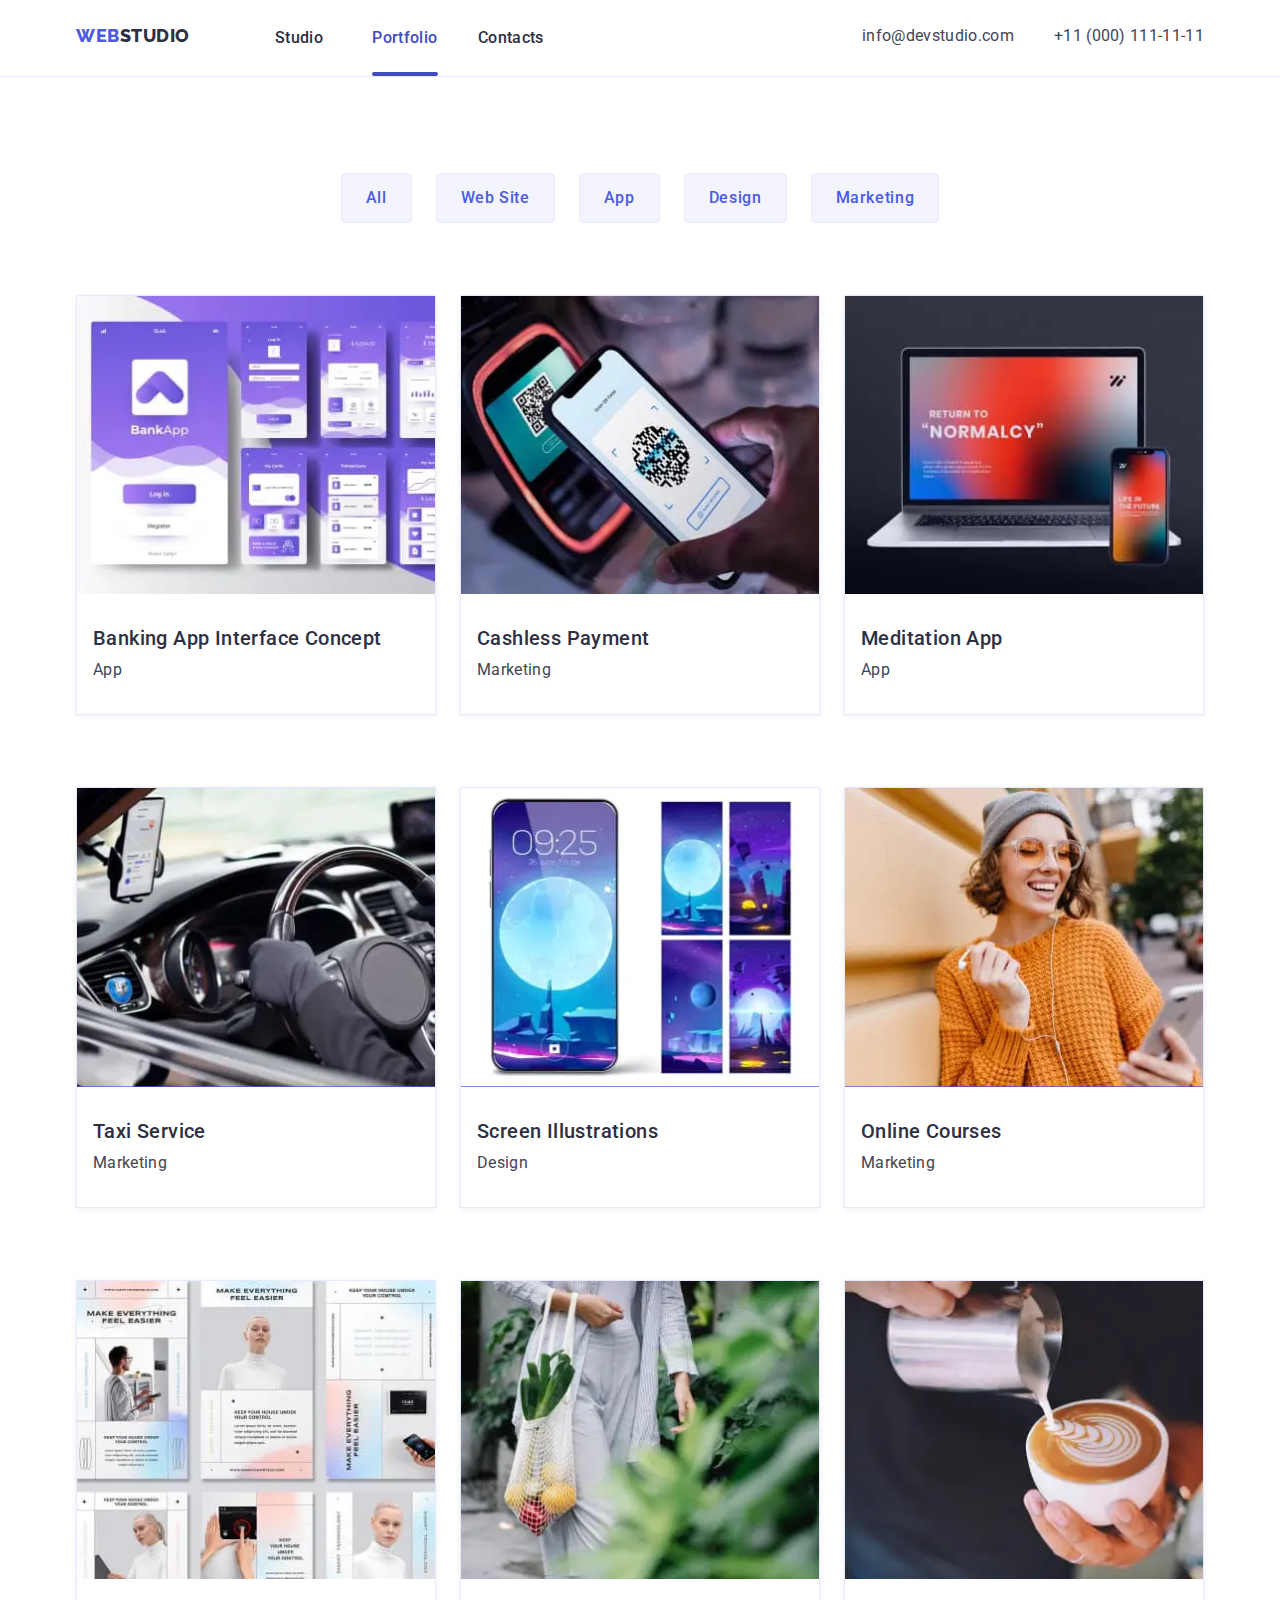
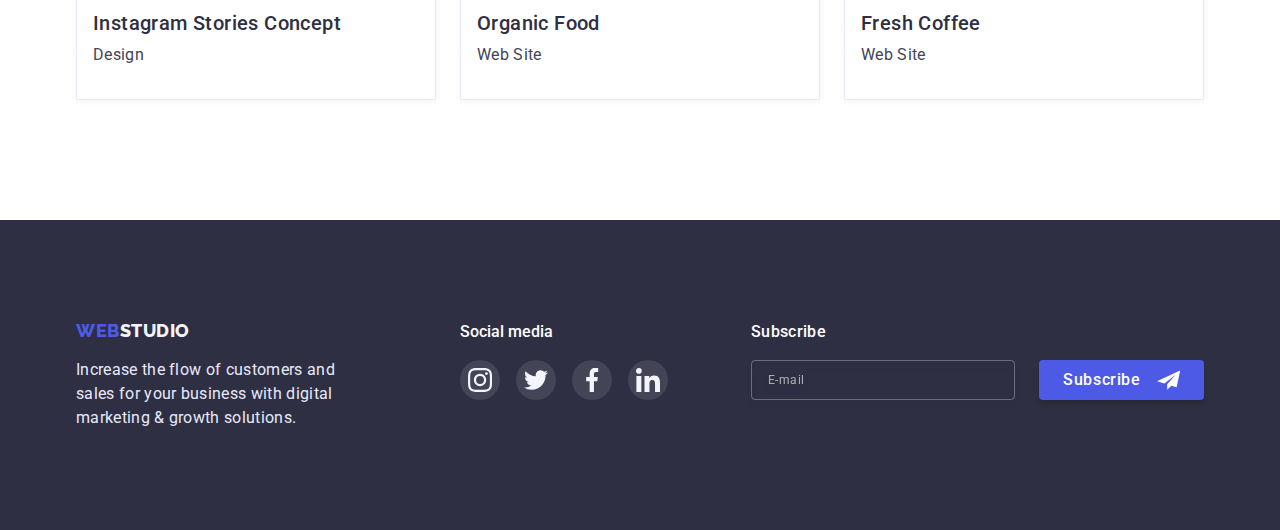
==== commit 6c6d4157: "webp" ====
--- a/portfolio.html
+++ b/portfolio.html
@@ -185,6 +185,14 @@
                   <picture>
                     <source
                       srcset="
+                        ./images/banking-app-interface-concept.webp            1x,
+                        ./images/banking-app-interface-concept-desctop@2x.webp 2x
+                      "
+                      media="(min-width:1200px)"
+                      type="image/webp"
+                    />
+                    <source
+                      srcset="
                         ./images/banking-app-interface-concept.jpg            1x,
                         ./images/banking-app-interface-concept-desctop@2x.jpg 2x
                       "
@@ -192,10 +200,26 @@
                     />
                     <source
                       srcset="
+                        ./images/banking-app-interface-concept-tablet@1x.webp 1x,
+                        ./images/banking-app-interface-concept-tablet@2x.webp 2x
+                      "
+                      media="(min-width:768px)"
+                      type="image/webp"
+                    />
+                    <source
+                      srcset="
                         ./images/banking-app-interface-concept-tablet@1x.jpg 1x,
                         ./images/banking-app-interface-concept-tablet@2x.jpg 2x
                       "
                       media="(min-width:768px)"
+                    />
+                    <source
+                      srcset="
+                        ./images/banking-app-interface-concept-mobile@1x.webp 1x,
+                        ./images/banking-app-interface-concept-mobile@2x.webp 2x
+                      "
+                      media="(max-width:767px)"
+                      type="image/webp"
                     />
                     <source
                       srcset="
@@ -230,6 +254,14 @@
                   <picture>
                     <source
                       srcset="
+                        ./images/cashless-payment.webp            1x,
+                        ./images/cashless-payment-desctop@2x.webp 2x
+                      "
+                      media="(min-width:1200px)"
+                      type="image/webp"
+                    />
+                    <source
+                      srcset="
                         ./images/cashless-payment.jpg            1x,
                         ./images/cashless-payment-desctop@2x.jpg 2x
                       "
@@ -237,10 +269,26 @@
                     />
                     <source
                       srcset="
+                        ./images/cashless-payment-tablet@1x.webp 1x,
+                        ./images/cashless-payment-tablet@2x.webp 2x
+                      "
+                      media="(min-width:768px)"
+                      type="image/webp"
+                    />
+                    <source
+                      srcset="
                         ./images/cashless-payment-tablet@1x.jpg 1x,
                         ./images/cashless-payment-tablet@2x.jpg 2x
                       "
                       media="(min-width:768px)"
+                    />
+                    <source
+                      srcset="
+                        ./images/cashless-payment-mobile@1x.webp 1x,
+                        ./images/cashless-payment-mobile@2x.webp 2x
+                      "
+                      media="(max-width:767px)"
+                      type="image/webp"
                     />
                     <source
                       srcset="
@@ -273,6 +321,14 @@
                   <picture>
                     <source
                       srcset="
+                        ./images/meditation-app.webp            1x,
+                        ./images/meditation-app-desctop@2x.webp 2x
+                      "
+                      media="(min-width:1200px)"
+                      type="image/webp"
+                    />
+                    <source
+                      srcset="
                         ./images/meditation-app.jpg            1x,
                         ./images/meditation-app-desctop@2x.jpg 2x
                       "
@@ -280,11 +336,28 @@
                     />
                     <source
                       srcset="
+                        ./images/meditation-app-tablet@1x.webp 1x,
+                        ./images/meditation-app-tablet@2x.webp 2x
+                      "
+                      media="(min-width:768px"
+                      type="image/webp"
+                      )
+                    />
+                    <source
+                      srcset="
                         ./images/meditation-app-tablet@1x.jpg 1x,
                         ./images/meditation-app-tablet@2x.jpg 2x
                       "
                       media="(min-width:768px"
                       )
+                    />
+                    <source
+                      srcset="
+                        ./images/meditation-app-mobile@1x.webp 1x,
+                        ./images/meditation-app-mobile@2x.webp 2x
+                      "
+                      media="(max-width:767px)"
+                      type="image/webp"
                     />
                     <source
                       srcset="
@@ -317,6 +390,14 @@
                   <picture>
                     <source
                       srcset="
+                        ./images/taxi-service.webp            1x,
+                        ./images/taxi-service-desctop@2x.webp 2x
+                      "
+                      media="(min-width:1200px)"
+                      type="image/webp"
+                    />
+                    <source
+                      srcset="
                         ./images/taxi-service.jpg            1x,
                         ./images/taxi-service-desctop@2x.jpg 2x
                       "
@@ -324,10 +405,26 @@
                     />
                     <source
                       srcset="
+                        ./images/taxi-service-tablet@1x.webp 1x,
+                        ./images/taxi-service-tablet@2x.webp 2x
+                      "
+                      media="(min-width:768px)"
+                      type="image/webp"
+                    />
+                    <source
+                      srcset="
                         ./images/taxi-service-tablet@1x.jpg 1x,
                         ./images/taxi-service-tablet@2x.jpg 2x
                       "
                       media="(min-width:768px)"
+                    />
+                    <source
+                      srcset="
+                        ./images/taxi-service-mobile@1x.webp 1x,
+                        ./images/taxi-service-mobile@2x.webp 2x
+                      "
+                      media="(max-width:767px)"
+                      type="image/webp"
                     />
                     <source
                       srcset="
@@ -360,6 +457,14 @@
                   <picture>
                     <source
                       srcset="
+                        ./images/screen-illustrations.webp            1x,
+                        ./images/screen-illustrations-desctop@2x.webp 2x
+                      "
+                      media="(min-width:1200px)"
+                      type="image/webp"
+                    />
+                    <source
+                      srcset="
                         ./images/screen-illustrations.jpg            1x,
                         ./images/screen-illustrations-desctop@2x.jpg 2x
                       "
@@ -367,10 +472,26 @@
                     />
                     <source
                       srcset="
+                        ./images/screen-illustrations-tablet@1x.webp 1x,
+                        ./images/screen-illustrations-tablet@2x.webp 2x
+                      "
+                      media="(min-width:768px)"
+                      type="image/webp"
+                    />
+                    <source
+                      srcset="
                         ./images/screen-illustrations-tablet@1x.jpg 1x,
                         ./images/screen-illustrations-tablet@2x.jpg 2x
                       "
                       media="(min-width:768px)"
+                    />
+                    <source
+                      srcset="
+                        ./images/screen-illustrations-mobile@1x.webp 1x,
+                        ./images/screen-illustrations-mobile@2x.webp 2x
+                      "
+                      media="(max-width:767px)"
+                      type="image/webp"
                     />
                     <source
                       srcset="
@@ -403,6 +524,14 @@
                   <picture>
                     <source
                       srcset="
+                        ./images/online-courses.webp            1x,
+                        ./images/online-courses-desctop@2x.webp 2x
+                      "
+                      media="(min-width:1200px)"
+                      type="image/webp"
+                    />
+                    <source
+                      srcset="
                         ./images/online-courses.jpg            1x,
                         ./images/online-courses-desctop@2x.jpg 2x
                       "
@@ -410,10 +539,26 @@
                     />
                     <source
                       srcset="
+                        ./images/online-courses-tablet@1x.webp 1x,
+                        ./images/online-courses-tablet@2x.webp 2x
+                      "
+                      media="(min-width:768px)"
+                      type="image/webp"
+                    />
+                    <source
+                      srcset="
                         ./images/online-courses-tablet@1x.jpg 1x,
                         ./images/online-courses-tablet@2x.jpg 2x
                       "
                       media="(min-width:768px)"
+                    />
+                    <source
+                      srcset="
+                        ./images/online-courses-mobile@1x.webp 1x,
+                        ./images/online-courses-mobile@2x.webp 2x
+                      "
+                      media="(max-width:767px)"
+                      type="image/webp"
                     />
                     <source
                       srcset="
@@ -446,6 +591,14 @@
                   <picture>
                     <source
                       srcset="
+                        ./images/instagram-stories-concept.webp         1x,
+                        ./images/instagram-stories-concept-desc@2x.webp 2x
+                      "
+                      media="(min-width:1200px)"
+                      type="image/webp"
+                    />
+                    <source
+                      srcset="
                         ./images/instagram-stories-concept.jpg         1x,
                         ./images/instagram-stories-concept-desc@2x.jpg 2x
                       "
@@ -453,10 +606,26 @@
                     />
                     <source
                       srcset="
+                        ./images/instagram-stories-concept-tablet@1x.webp 1x,
+                        ./images/instagram-stories-concept-tablet@2x.webp 2x
+                      "
+                      media="(min-width:768px)"
+                      type="image/webp"
+                    />
+                    <source
+                      srcset="
                         ./images/instagram-stories-concept-tablet@1x.jpg 1x,
                         ./images/instagram-stories-concept-tablet@2x.jpg 2x
                       "
                       media="(min-width:768px)"
+                    />
+                    <source
+                      srcset="
+                        ./images/instagram-stories-concept-mobile@1x.webp 1x,
+                        ./images/instagram-stories-concept-mobile@2x.webp 2x
+                      "
+                      media="(max-width:767px)"
+                      type="image/webp"
                     />
                     <source
                       srcset="
@@ -491,6 +660,14 @@
                   <picture>
                     <source
                       srcset="
+                        ./images/organic-food.webp            1x,
+                        ./images/organic-food-desctop@2x.webp 2x
+                      "
+                      media="(min-width:1200px)"
+                      type="image/webp"
+                    />
+                    <source
+                      srcset="
                         ./images/organic-food.jpg            1x,
                         ./images/organic-food-desctop@2x.jpg 2x
                       "
@@ -498,10 +675,26 @@
                     />
                     <source
                       srcset="
+                        ./images/organic-food-tablet@1x.webp 1x,
+                        ./images/organic-food-tablet@2x.webp 2x
+                      "
+                      media="(min-width:768px)"
+                      type="image/webp"
+                    />
+                    <source
+                      srcset="
                         ./images/organic-food-tablet@1x.jpg 1x,
                         ./images/organic-food-tablet@2x.jpg 2x
                       "
                       media="(min-width:768px)"
+                    />
+                    <source
+                      srcset="
+                        ./images/organic-food-mobile@1x.webp 1x,
+                        ./images/organic-food-mobile@2x.webp 2x
+                      "
+                      media="(max-width:767px)"
+                      type="image/webp"
                     />
                     <source
                       srcset="
@@ -534,6 +727,14 @@
                   <picture>
                     <source
                       srcset="
+                        ./images/fresh-coffee.webp            1x,
+                        ./images/fresh-coffee-desctop@2x.webp 2x
+                      "
+                      media="(min-width:1200px)"
+                      type="image/webp"
+                    />
+                    <source
+                      srcset="
                         ./images/fresh-coffee.jpg            1x,
                         ./images/fresh-coffee-desctop@2x.jpg 2x
                       "
@@ -541,10 +742,26 @@
                     />
                     <source
                       srcset="
+                        ./images/fresh-coffee-tablet@1x.webp 1x,
+                        ./images/fresh-coffee-tablet@2x.webp 2x
+                      "
+                      media="(min-width:768px)"
+                      type="image/webp"
+                    />
+                    <source
+                      srcset="
                         ./images/fresh-coffee-tablet@1x.jpg 1x,
                         ./images/fresh-coffee-tablet@2x.jpg 2x
                       "
                       media="(min-width:768px)"
+                    />
+                    <source
+                      srcset="
+                        ./images/fresh-coffee-mobile@2x.webp 1x,
+                        ./images/fresh-coffee-mobile@2x.webp 2x
+                      "
+                      media="(max-width:767px)"
+                      type="image/webp"
                     />
                     <source
                       srcset="
